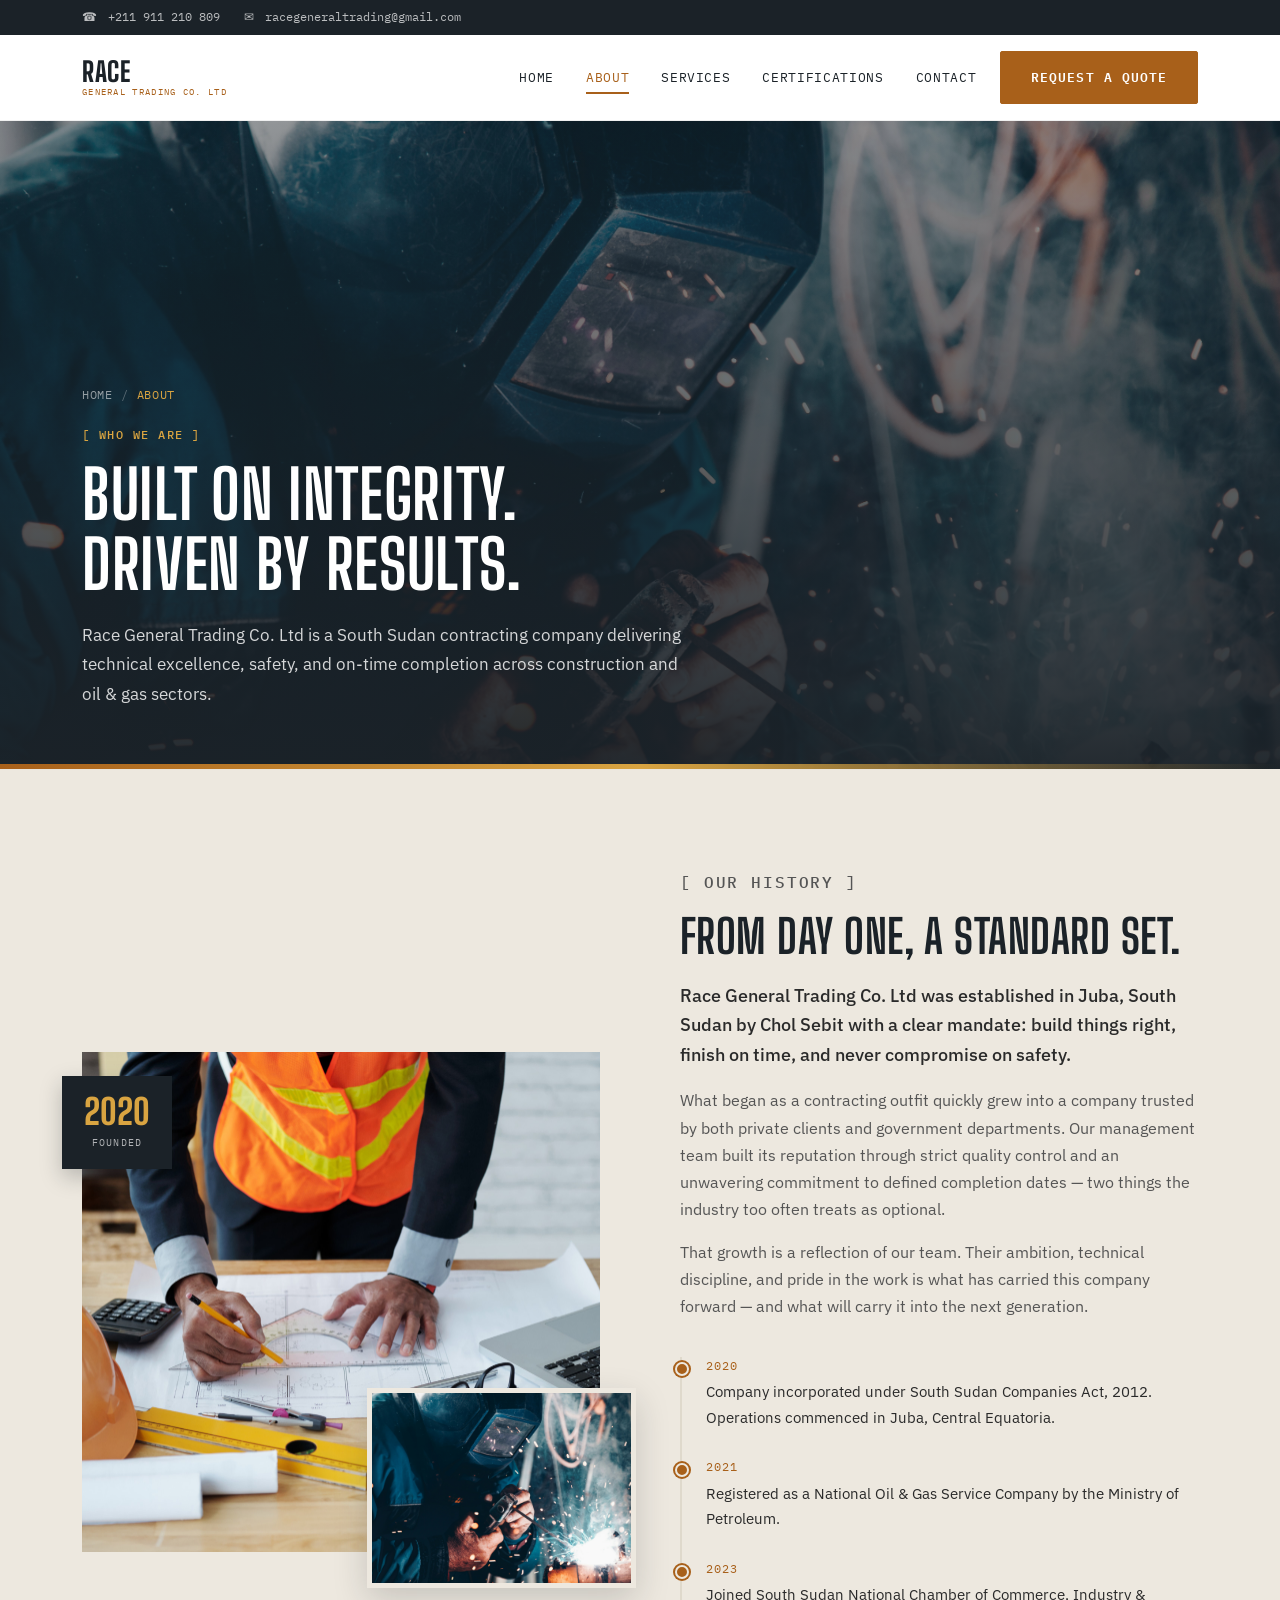
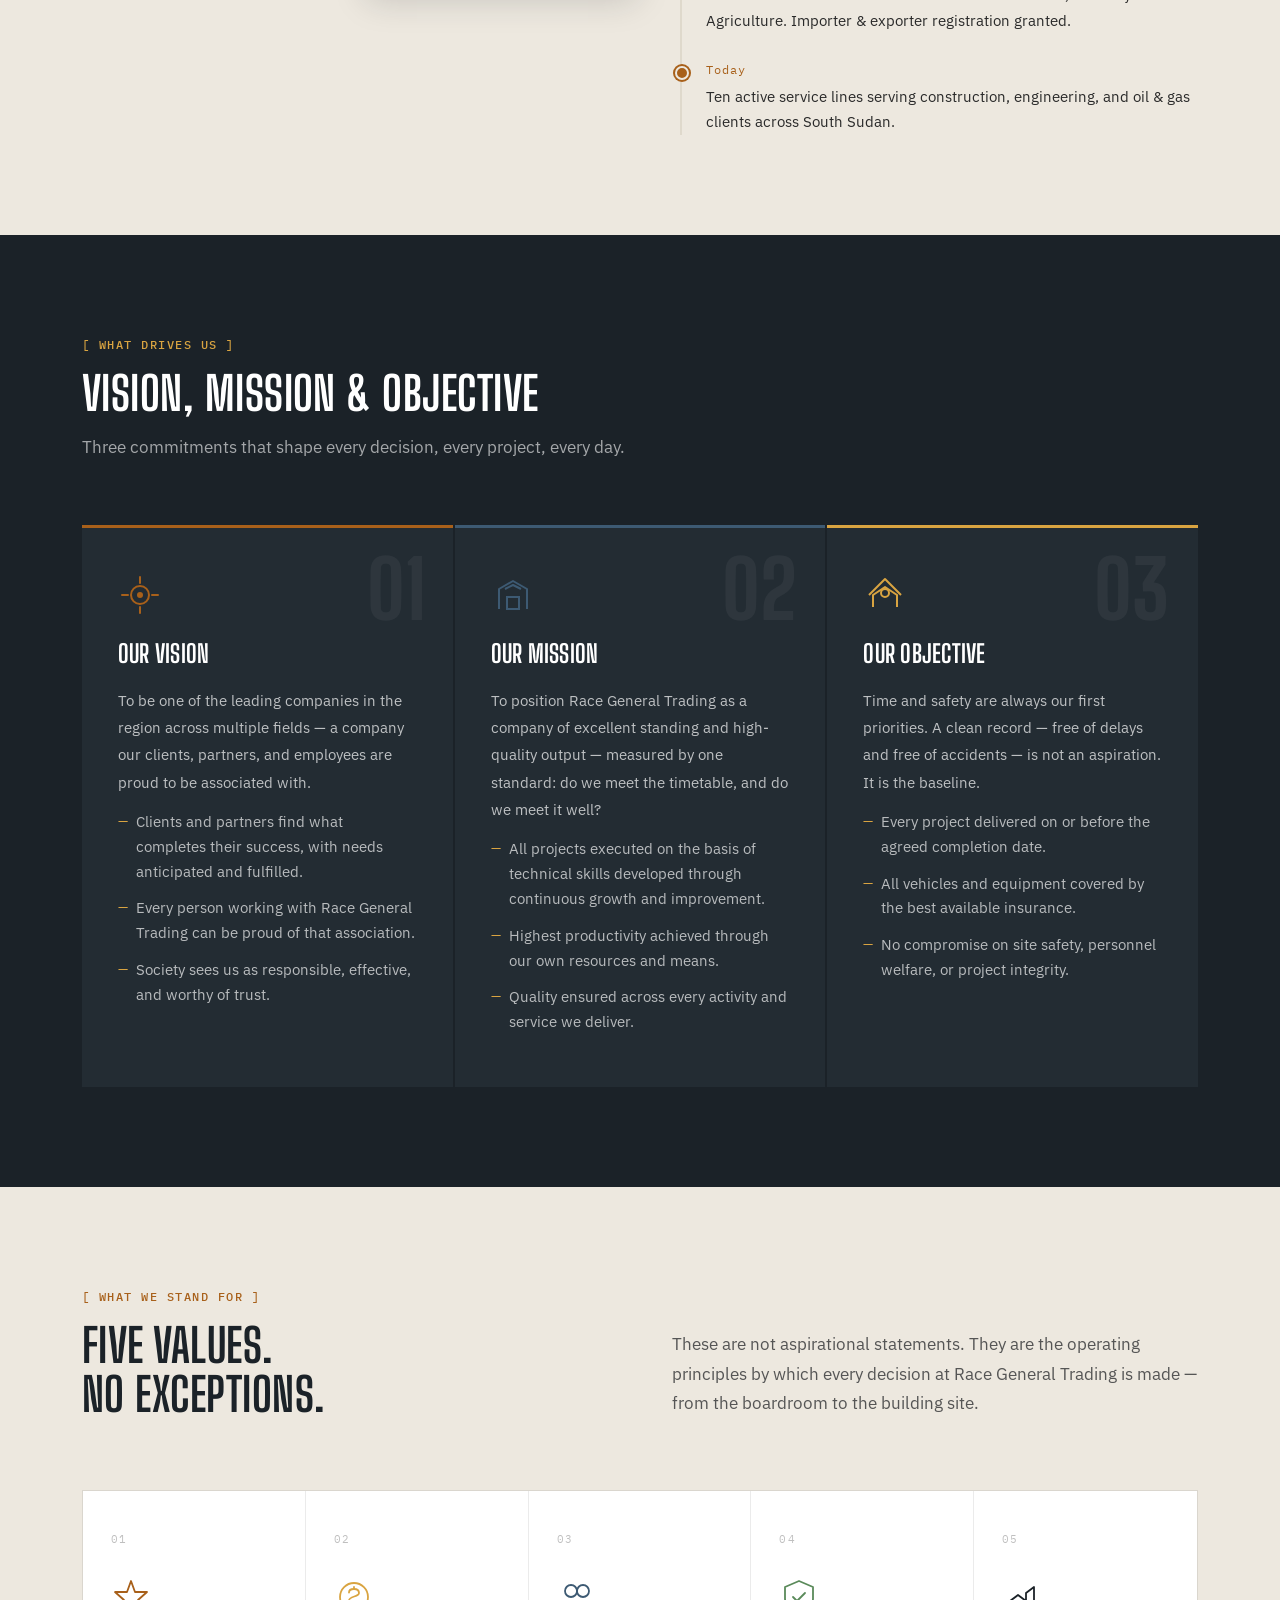
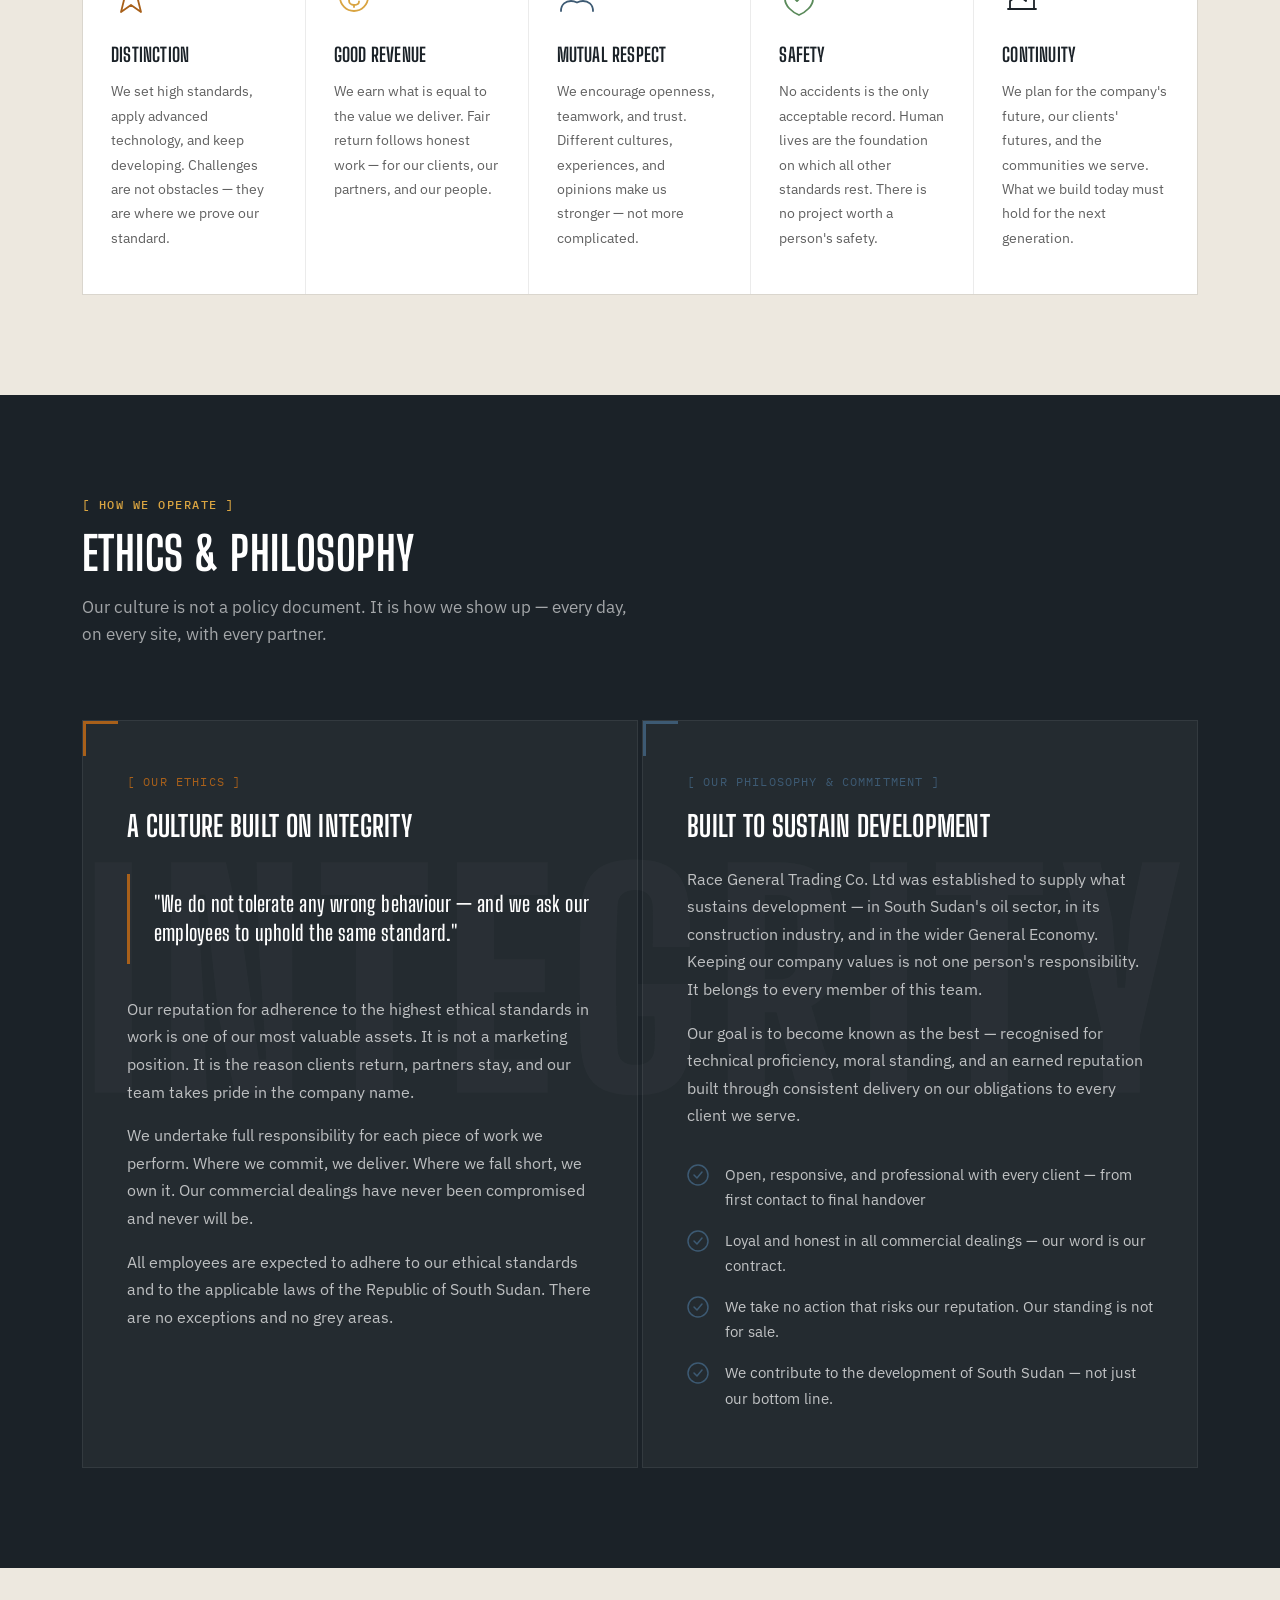
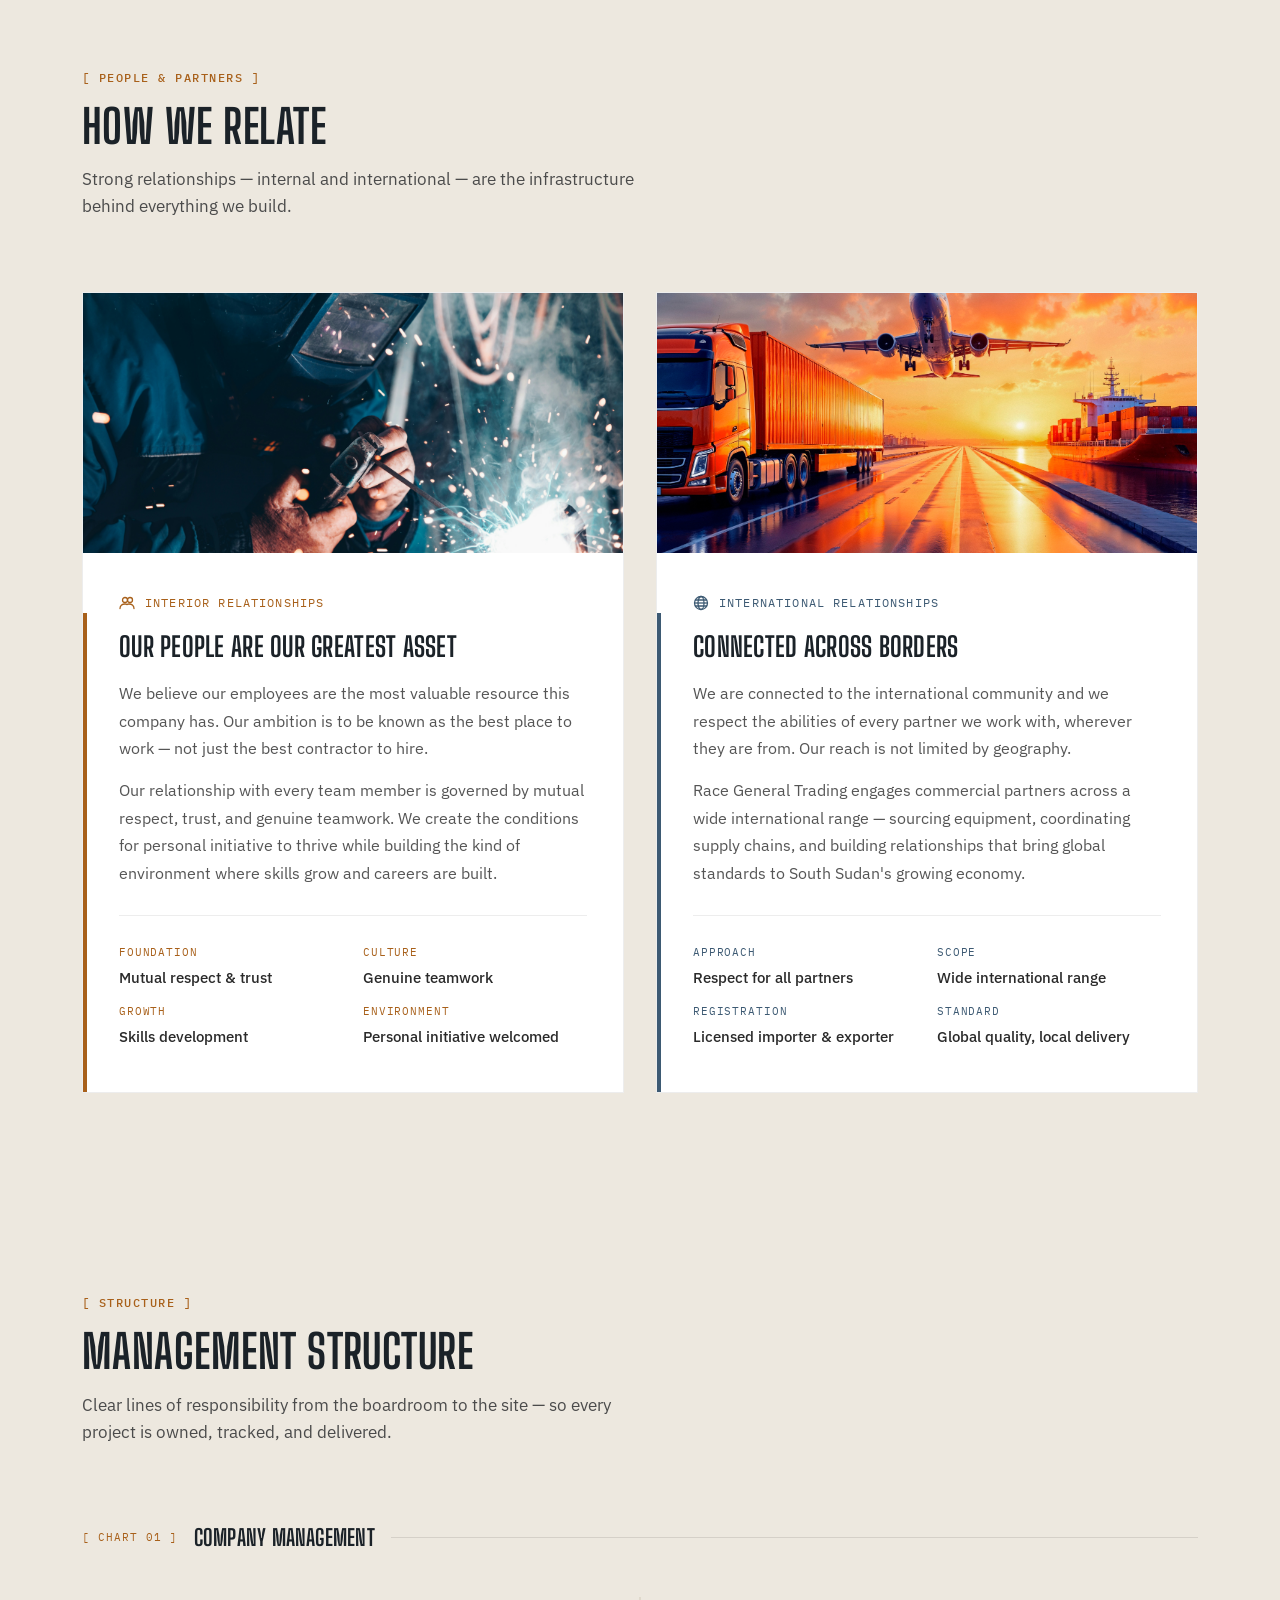
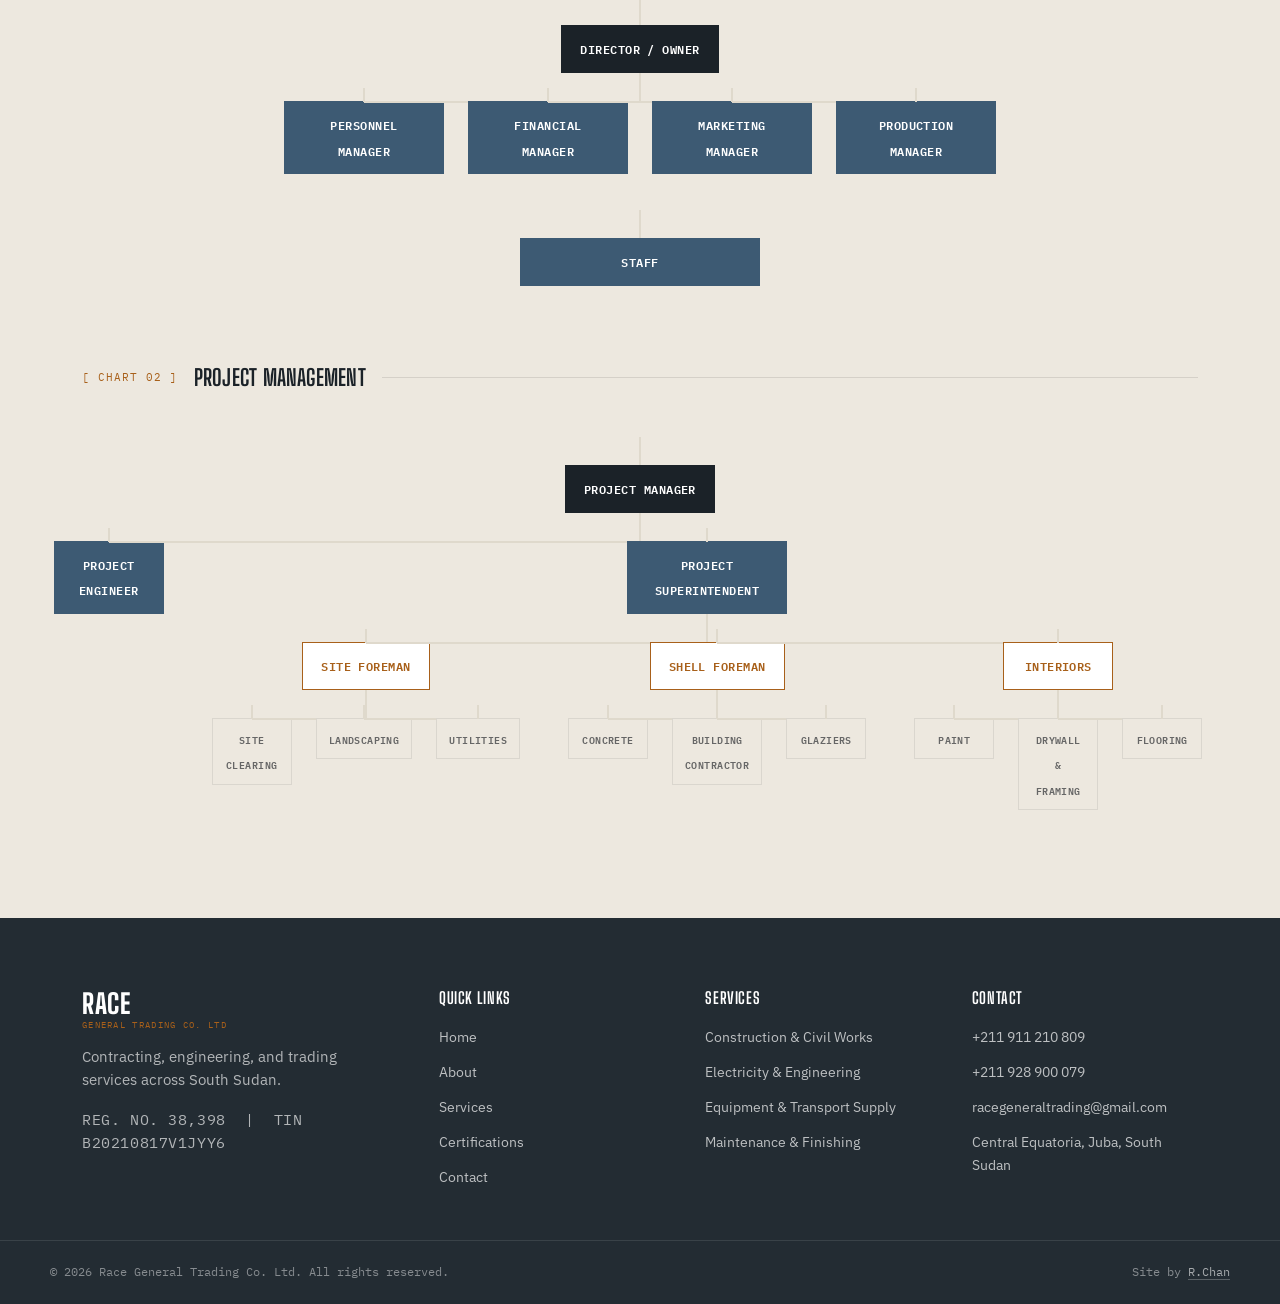
==== about.html @ d4bbef22 "Add files via upload" ====
<!DOCTYPE html>
<html lang = "en">
	<head>
		<title> Race General Trading </title>

		<meta charset = "UTF-8" />
		<meta name = "author" content = "Rebecca Chan" /> <!--date of creation; Sun, June 21, 2026-->
		<meta name = "viewport" content = "width=device-width,initial-scale=1,shrink-to-fit=no" />
		<meta name = "description" content = "Race General Trading Co. Ltd" />

		<!--browser icon-->
		<link 	rel = "icon"
      			href = 'data:image/svg+xml,<svg xmlns="http://www.w3.org/2000/svg" viewBox="0 0 100 100"><text y=".9em" font-size="90">🚢</text></svg>' />

		<!--font awesome link-->
        <link rel = "stylesheet" href = "https://cdnjs.cloudflare.com/ajax/libs/font-awesome/6.7.2/css/all.min.css" />

        <!--custom css-->
		<link rel = "stylesheet" href = "css/style.css" />

		<!--google css-->
        <link rel = "preconnect" href = "https://fonts.googleapis.com" />
        <link rel = "preconnect" href = "https://fonts.gstatic.com" crossorigin />
        <link href = "https://fonts.googleapis.com/css2?family=Big+Shoulders+Display:wght@600;700;800&family=IBM+Plex+Sans:wght@400;500;600;700&family=IBM+Plex+Mono:wght@400;500;600&display=swap" rel = "stylesheet" />
	</head>

	<body>

		<!--top bar-->
		<div class = "topbar">
			<div class = "topbar-inner">
				<div class = "topbar-contact">
					<a href = "tel:+211911210809"> <span class = "ic">&#9742;</span> +211 911 210 809 </a>
					<a href = "mailto:racegeneraltrading@gmail.com"> <span class = "ic">&#9993;</span> racegeneraltrading@gmail.com </a>
				</div>
			</div>
		</div>
		<!--top bar end-->

		<!--header / nav-->
		<header class = "site-header" id = "siteHeader">
			<div class = "header-inner">
				<a href = "index.html" class = "logo">
					<span class = "logo-mark"> RACE </span>
					<span class = "logo-sub"> GENERAL TRADING CO. LTD </span>
				</a>

				<nav class = "main-nav" id = "mainNav">
					<a href = "index.html"> Home </a>
					<a href = "about.html" class = "active"> About </a>
					<a href = "services.html"> Services </a>
					<a href = "certifications.html"> Certifications </a>
					<a href = "contact.html"> Contact </a>
				</nav>

				<a href = "contact.html" class = "btn btn-primary nav-cta"> Request a Quote </a>

				<button class = "nav-toggle" id = "navToggle" aria-label = "Toggle navigation" aria-expanded = "false">
					<span></span><span></span><span></span>
				</button>
			</div>
		</header>
		<!--header / nav end-->

		<main>

			<!--about hero-->
			<section class = "about-hero">
				<div class = "about-hero-media">
			  		<img src = "images/services/engineering.jpg" alt = "Race General Trading engineering team on site" />
			  		<div class = "about-hero-overlay"></div>
				</div>

				<div class = "about-hero-content">
			  		<nav class = "breadcrumb" aria-label = "Breadcrumb">
			    		<a href = "index.html"> Home </a>
			    		<span class = "breadcrumb-sep"> / </span>
			    		<span class = "breadcrumb-current"> About </span>
			  		</nav>

			  		<p class = "eyebrow eyebrow-light"> [ WHO WE ARE ] </p>
			  		<h1> Built On Integrity. <br> Driven By Results. </h1>
			  		<p class = "about-hero-sub">
			  			Race General Trading Co. Ltd is a South Sudan contracting company delivering technical excellence, safety, and on-time completion across construction and oil &amp; gas sectors.
			  		</p>
				</div>

				<div class = "about-hero-rule"></div>
			</section>
			<!--about hero end-->

			<!--our story-->
			<section class = "about-story">
    			<div class = "section-inner">
      				<div class = "story-grid">

      					<!--image stack-->
						<div class = "story-img-wrap">
							<img class = "story-img-main" src = "images/services/construction.jpg" alt = "Race General Trading construction project in progress" />
							<img class = "story-img-accent" src = "images/services/engineering.jpg" alt = "Engineering team reviewing plans on site" />

							<div class = "story-founded-badge">
								<span class = "badge-year"> 2020 </span>
								<span class = "badge-label"> Founded </span>
							</div>
						</div>

						<!--copy-->
				        <div class = "story-copy">
				          	<p class = "eyebrow"> [ OUR HISTORY ] </p>
				          	<h2 class = "section-title"> From Day One, A Standard Set. </h2>
				          	<p class = "lead">
				          		Race General Trading Co. Ltd was established in Juba, South Sudan by Chol Sebit with a clear mandate: build things right, finish on time, and never compromise on safety.
				          	</p>
				          	<p>
				          		What began as a contracting outfit quickly grew into a company trusted by both private clients and government departments. Our management team built its reputation through strict quality control and an unwavering commitment to defined completion dates &mdash; two things the industry too often treats as optional.
				          	</p>
				          	<p>
				          		That growth is a reflection of our team. Their ambition, technical discipline, and pride in the work is what has carried this company forward &mdash; and what will carry it into the next generation.
				          	</p>

				          	<div class = "story-milestones">
				            	<div class = "milestone">
				              		<span class = "milestone-year"> 2020 </span>
				              		<span class = "milestone-text">
				              			Company incorporated under South Sudan Companies Act, 2012. Operations commenced in Juba, Central Equatoria.
				              		</span>
				            	</div>

				            	<div class = "milestone">
				              		<span class = "milestone-year"> 2021 </span>
				              		<span class = "milestone-text">
				              			Registered as a National Oil &amp; Gas Service Company by the Ministry of Petroleum.
				              		</span>
				            	</div>

				            	<div class = "milestone">
				              		<span class = "milestone-year"> 2023 </span>
				              		<span class = "milestone-text">
				              			Joined South Sudan National Chamber of Commerce, Industry &amp; Agriculture. Importer &amp; exporter registration granted.
				              		</span>
				            	</div>

				            	<div class = "milestone">
				              		<span class = "milestone-year"> Today </span>
				              		<span class = "milestone-text"> 
				              			Ten active service lines serving construction, engineering, and oil &amp; gas clients across South Sudan.
				              		</span>
				            	</div>
				          	</div>
				        </div>

      				</div>
      			</div>
      		</section>
			<!--our story end-->

			<!--vision, mission and objective-->
			<section class = "about-vmo">
    			<div class = "section-inner">

    				<div class = "vmo-header">
				        <p class = "eyebrow eyebrow-light"> [ WHAT DRIVES US ] </p>
				        <h2 class = "section-title"> Vision, Mission &amp; Objective </h2>
				        <p class = "section-sub"> Three commitments that shape every decision, every project, every day. </p>
				    </div>

				    <div class = "vmo-grid">

				    	<!--vision-->
				        <div class = "vmo-card vmo-card--vision">
				          	<span class = "vmo-index"> 01 </span>
				          	<div class = "vmo-icon">
				            	<svg viewBox = "0 0 44 44" fill = "none" xmlns = "http://www.w3.org/2000/svg">
				              		<circle cx = "22" cy = "22" r = "9" stroke = "#A8601A" stroke-width = "2" />
				              		<circle cx = "22" cy = "22" r = "3" fill = "#A8601A" />
				              		<line x1 = "22" y1 ="4" x2 = "22" y2 = "10" stroke = "#A8601A" stroke-width = "2" stroke-linecap = "round" />
				              		<line x1 = "22" y1 ="34" x2 = "22" y2 = "40" stroke = "#A8601A" stroke-width = "2" stroke-linecap="round" />
				              		<line x1 = "4" y1 = "22" x2 = "10" y2 = "22" stroke = "#A8601A" stroke-width = "2" stroke-linecap="round" />
				              		<line x1 = "34" y1 = "22" x2 = "40" y2 = "22" stroke = "#A8601A" stroke-width = "2" stroke-linecap="round" />
				            	</svg>
				          	</div>
				          	<h3> Our Vision </h3>
				          	<p>
				          		To be one of the leading companies in the region across multiple fields &mdash; a company our clients, partners, and employees are proud to be associated with.
				          	</p>
				          	<ul class = "vmo-list">
				            	<li> Clients and partners find what completes their success, with needs anticipated and fulfilled. </li>
				            	<li> Every person working with Race General Trading can be proud of that association. </li>
				            	<li> Society sees us as responsible, effective, and worthy of trust. </li>
				          	</ul>
				        </div>

				        <!--mission-->
				        <div class = "vmo-card vmo-card--mission">
				          	<span class = "vmo-index"> 02 </span>
				          	<div class = "vmo-icon">
				            	<svg viewBox = "0 0 44 44" fill = "none" xmlns = "http://www.w3.org/2000/svg">
				              		<path d = "M8 36 L8 16 L22 8 L36 16 L36 36" stroke = "#3D5A73" stroke-width = "2" stroke-linejoin = "round" />
				              		<rect x = "16" y = "24" width = "12" height = "12" stroke = "#3D5A73" stroke-width = "2" />
				              		<path d = "M14 16 L22 12 L30 16" stroke = "#3D5A73" stroke-width = "2" stroke-linejoin = "round" />
				            	</svg>
				          	</div>
				          	<h3> Our Mission </h3>
				          	<p>
				          		To position Race General Trading as a company of excellent standing and high-quality output &mdash; measured by one standard: do we meet the timetable, and do we meet it well?
				          	</p>
				          	<ul class = "vmo-list">
				            	<li>
				            		All projects executed on the basis of technical skills developed through continuous growth and improvement.
				            	</li>
				            	<li> Highest productivity achieved through our own resources and means. </li>
				            	<li> Quality ensured across every activity and service we deliver. </li>
				          	</ul>
				        </div>

				        <!--objective-->
				        <div class = "vmo-card vmo-card--objective">
				          	<span class = "vmo-index"> 03 </span>
				          	<div class = "vmo-icon">
				            	<svg viewBox = "0 0 44 44" fill = "none" xmlns = "http://www.w3.org/2000/svg">
				              		<path d = "M10 34 L10 22 L22 14 L34 22 L34 34" stroke = "#D9A441" stroke-width = "2" stroke-linejoin = "round" />
				              		<circle cx = "22" cy = "20" r = "4" stroke = "#D9A441" stroke-width = "2" />
				              		<path d = "M6 22 L22 6 L38 22" stroke = "#D9A441" stroke-width = "2" stroke-linejoin = "round" />
				            	</svg>
				          	</div>
				          	<h3> Our Objective </h3>
				          	<p>
				          		Time and safety are always our first priorities. A clean record &mdash; free of delays and free of accidents &mdash; is not an aspiration. It is the baseline.
				          	</p>
				          	<ul class = "vmo-list">
				            	<li> Every project delivered on or before the agreed completion date. </li>
				            	<li> All vehicles and equipment covered by the best available insurance. </li>
				            	<li> No compromise on site safety, personnel welfare, or project integrity. </li>
				          	</ul>
				        </div>

				    </div>

    			</div>
    		</section>
			<!--vision, mission and objective end-->

			<!--our values-->
			<section class = "about-values">
    			<div class = "section-inner">

    				<div class = "values-intro">
				        <div class = "values-intro-left">
				          	<p class = "eyebrow"> [ WHAT WE STAND FOR ] </p>
				          	<h2 class = "section-title"> Five Values. <br> No Exceptions. </h2>
				        </div>

				        <div class = "values-intro-right">
				          	<p>
				          		These are not aspirational statements. They are the operating principles by which every decision at Race General Trading is made &mdash; from the boardroom to the building site.
				          	</p>
				        </div>
				    </div>

				    <div class = "values-cards">

				    	<div class = "value-card value-card--distinction">
				          	<span class = "value-number"> 01 </span>
				          	<svg class = "value-icon" viewBox = "0 0 40 40" fill = "none" xmlns = "http://www.w3.org/2000/svg">
				            	<polygon points = "20,4 24,15 36,15 27,23 30,35 20,28 10,35 13,23 4,15 16,15" stroke = "#A8601A" stroke-width = "1.8" fill = "none" stroke-linejoin = "round" />
				          	</svg>
				          	<h3> Distinction </h3>
				          	<p>
				          		We set high standards, apply advanced technology, and keep developing. Challenges are not obstacles &mdash; they are where we prove our standard.
				          	</p>
				        </div>

				        <div class = "value-card value-card--revenue">
				          	<span class = "value-number"> 02 </span>
				          	<svg class = "value-icon" viewBox = "0 0 40 40" fill = "none" xmlns = "http://www.w3.org/2000/svg">
				            	<circle cx = "20" cy = "20" r = "14" stroke = "#D9A441" stroke-width = "1.8" />
				            	<path d = "M20 10 L20 12 M20 28 L20 30" stroke = "#D9A441" stroke-width = "1.8" stroke-linecap = "round" />
				            	<path d = "M15 15.5 C15 13.5 17 12 20 12 C23 12 25 13.5 25 16 C25 20 15 19 15 23.5 C15 26 17 28 20 28 C23 28 25 26.5 25 24.5" stroke = "#D9A441" stroke-width = "1.8" stroke-linecap = "round" />
				          	</svg>
				          	<h3> Good Revenue </h3>
				          	<p>
				          		We earn what is equal to the value we deliver. Fair return follows honest work &mdash; for our clients, our partners, and our people.
				          	</p>
				        </div>

				        <div class = "value-card value-card--respect">
				          	<span class = "value-number"> 03 </span>
				          	<svg class = "value-icon" viewBox = "0 0 40 40" fill = "none" xmlns = "http://www.w3.org/2000/svg">
				            	<circle cx = "14" cy = "14" r = "6" stroke = "#3D5A73" stroke-width = "1.8" />
				            	<circle cx = "26" cy = "14" r = "6" stroke = "#3D5A73" stroke-width = "1.8" />
				            	<path d = "M4 34 C4 27 9 24 14 24 C17 24 20 25.5 20 25.5 C20 25.5 23 24 26 24 C31 24 36 27 36 34" stroke = "#3D5A73" stroke-width = "1.8" stroke-linecap = "round" />
				          	</svg>
				          	<h3> Mutual Respect </h3>
				          	<p>
				          		We encourage openness, teamwork, and trust. Different cultures, experiences, and opinions make us stronger &mdash; not more complicated.
				          	</p>
				        </div>

				        <div class = "value-card value-card--safety">
				          	<span class = "value-number"> 04 </span>
				          	<svg class = "value-icon" viewBox = "0 0 40 40" fill = "none" xmlns = "http://www.w3.org/2000/svg">
				            	<path d = "M20 4 L34 10 L34 22 C34 29 27 35 20 38 C13 35 6 29 6 22 L6 10 Z" stroke = "#5A8A5A" stroke-width = "1.8" stroke-linejoin = "round" />
				            	<path d = "M14 20 L18 24 L26 16" stroke = "#5A8A5A" stroke-width = "1.8" stroke-linecap = "round" stroke-linejoin="round" />
				          	</svg>
				          	<h3> Safety </h3>
				          	<p>
				          		No accidents is the only acceptable record. Human lives are the foundation on which all other standards rest. There is no project worth a person's safety.
				          	</p>
				        </div>

				        <div class = "value-card value-card--continuity">
				          	<span class = "value-number"> 05 </span>
				          	<svg class = "value-icon" viewBox = "0 0 40 40" fill = "none" xmlns = "http://www.w3.org/2000/svg">
				            	<path d = "M8 32 L8 24 L16 18 L24 24 L24 16 L32 10 L32 32" stroke = "#1B2228" stroke-width = "1.8" stroke-linejoin = "round" />
				            	<line x1 = "6" y1 = "32" x2 = "34" y2 = "32" stroke = "#1B2228" stroke-width = "1.8" stroke-linecap = "round" />
				          	</svg>
				          	<h3> Continuity </h3>
				          	<p>
				          		We plan for the company's future, our clients' futures, and the communities we serve. What we build today must hold for the next generation.
				          	</p>
				        </div>

				    </div>

    			</div>
    		</section>
			<!--our values end-->

			<!--ethics and philosophy-->
			<section class = "about-ethics">
    			<div class = "section-inner">

    				<div class = "ethics-header">
				        <p class = "eyebrow eyebrow-light"> [ HOW WE OPERATE ] </p>
				        <h2 class = "section-title"> Ethics &amp; Philosophy </h2>
				        <p class = "section-sub">
				        	Our culture is not a policy document. It is how we show up &mdash; every day, on every site, with every partner.
				        </p>
				    </div>

				    <div class = "ethics-grid">

				    	<!--ethics panel-->
				        <div class = "ethics-panel ethics-panel--ethics">
				          	<span class = "ethics-panel-eyebrow"> [ Our Ethics ] </span>
				          	<h3> A Culture Built on Integrity </h3>

				          	<div class = "ethics-quote">
				            	<p>
				            		"We do not tolerate any wrong behaviour &mdash; and we ask our employees to uphold the same standard."
				            	</p>
				          	</div>

				          	<p>
				          		Our reputation for adherence to the highest ethical standards in work is one of our most valuable assets. It is not a marketing position. It is the reason clients return, partners stay, and our team takes pride in the company name.
				          	</p>
				          	<p>
				          		We undertake full responsibility for each piece of work we perform. Where we commit, we deliver. Where we fall short, we own it. Our commercial dealings have never been compromised and never will be.
				          	</p>
				          	<p>
				          		All employees are expected to adhere to our ethical standards and to the applicable laws of the Republic of South Sudan. There are no exceptions and no grey areas.
				          	</p>
				        </div>
				        <!--ethics panel end-->

				        <!--philosophy panel-->
				        <div class = "ethics-panel ethics-panel--philosophy">
				          	<span class = "ethics-panel-eyebrow"> [ Our Philosophy &amp; Commitment ] </span>
				          	<h3> Built to Sustain Development </h3>

				          	<p>
				          		Race General Trading Co. Ltd was established to supply what sustains development &mdash; in South Sudan's oil sector, in its construction industry, and in the wider General Economy. Keeping our company values is not one person's responsibility. It belongs to every member of this team.
				          	</p>

				          	<p>
				          		Our goal is to become known as the best &mdash; recognised for technical proficiency, moral standing, and an earned reputation built through consistent delivery on our obligations to every client we serve.
				          	</p>

				          	<div class = "commitment-list">

					            <div class = "commitment-item">
					              	<svg class = "commitment-check" viewBox = "0 0 22 22" fill = "none" xmlns = "http://www.w3.org/2000/svg">
					              		<circle cx = "11" cy = "11" r = "10" stroke = "#3D5A73" stroke-width = "1.5" />
					                	<path d = "M7 11 L10 14 L15 8" stroke = "#3D5A73" stroke-width = "1.5" stroke-linecap = "round" stroke-linejoin = "round" />
					              	</svg>
					              	<span class = "commitment-text">
					              		Open, responsive, and professional with every client &mdash; from first contact to final handover
					              	</span>
					            </div>

					            <div class = "commitment-item">
					              	<svg class = "commitment-check" viewBox = "0 0 22 22" fill = "none" xmlns = "http://www.w3.org/2000/svg">
					                	<circle cx = "11" cy = "11" r = "10" stroke = "#3D5A73" stroke-width = "1.5" />
					                	<path d = "M7 11 L10 14 L15 8" stroke = "#3D5A73" stroke-width = "1.5" stroke-linecap = "round" stroke-linejoin = "round" />
					              	</svg>
					              	<span class = "commitment-text">
					              		Loyal and honest in all commercial dealings &mdash; our word is our contract.
					              	</span>
					            </div>

					            <div class = "commitment-item">
					              	<svg class = "commitment-check" viewBox = "0 0 22 22" fill = "none" xmlns = "http://www.w3.org/2000/svg">
					                	<circle cx = "11" cy = "11" r = "10" stroke = "#3D5A73" stroke-width = "1.5" />
					                	<path d = "M7 11 L10 14 L15 8" stroke = "#3D5A73" stroke-width = "1.5" stroke-linecap = "round" stroke-linejoin = "round" />
					              	</svg>
					              	<span class = "commitment-text">
					              		We take no action that risks our reputation. Our standing is not for sale.
					              	</span>
					            </div>

					            <div class = "commitment-item">
					              	<svg class = "commitment-check" viewBox = "0 0 22 22" fill = "none" xmlns = "http://www.w3.org/2000/svg">
					                	<circle cx = "11" cy = "11" r = "10" stroke = "#3D5A73" stroke-width = "1.5" />
					                	<path d = "M7 11 L10 14 L15 8" stroke = "#3D5A73" stroke-width = "1.5" stroke-linecap = "round" stroke-linejoin = "round" />
					              	</svg>
					              	<span class = "commitment-text">
					              		We contribute to the development of South Sudan &mdash; not just our bottom line.
					              	</span>
					            </div>
				          	</div>
				        </div>
				        <!--philosophy panel end-->

				    </div>

    			</div>
    		</section>
			<!--ethics and philosophy end-->

			<!--relationships-->
			<section class = "about-relationships">
    			<div class = "section-inner">

    				<div class = "relationships-header">
				        <p class = "eyebrow"> [ PEOPLE &amp; PARTNERS ] </p>
				        <h2 class = "section-title"> How We Relate </h2>
				        <p class = "section-sub">
				        	Strong relationships &mdash; internal and international &mdash; are the infrastructure behind everything we build.
				        </p>
				    </div>

				    <!--relationships grid-->
				    <div class = "relationships-grid">

				    	<div class = "rel-card rel-card--interior">
				          	<img class = "rel-card-img" src = "images/services/engineering.jpg" alt = "Race General Trading team on site" />
				          	<div class = "rel-card-body">
				            	<div class = "rel-type-tag">
				              		<svg width = "16" height = "16" viewBox = "0 0 16 16" fill = "none" xmlns = "http://www.w3.org/2000/svg">
				                		<circle cx = "6" cy = "5" r = "2.5" stroke = "#A8601A" stroke-width = "1.3" />
				                		<circle cx = "11" cy = "5" r = "2.5" stroke = "#A8601A" stroke-width = "1.3" />
				                		<path d = "M1 13.5 C1 10.5 3.5 9 6 9 C7.2 9 8 9.6 8 9.6 C8 9.6 8.8 9 10 9 C12.5 9 15 10.5 15 13.5" stroke = "#A8601A" stroke-width = "1.3" stroke-linecap = "round" />
				              		</svg>
				              		Interior Relationships
				            	</div>
				            	<h3> Our People Are Our Greatest Asset </h3>
				            	<p>
				            		We believe our employees are the most valuable resource this company has. Our ambition is to be known as the best place to work &mdash; not just the best contractor to hire.
				            	</p>
				            	<p>
				            		Our relationship with every team member is governed by mutual respect, trust, and genuine teamwork. We create the conditions for personal initiative to thrive while building the kind of environment where skills grow and careers are built.
				            	</p>

				            	<div class = "rel-pillars">
				              		<div class = "rel-pillar">
				                		<span class = "rel-pillar-label"> Foundation </span>
				                		<span class = "rel-pillar-value"> Mutual respect &amp; trust </span>
				              		</div>

				              		<div class = "rel-pillar">
				                		<span class = "rel-pillar-label"> Culture </span>
				                		<span class = "rel-pillar-value"> Genuine teamwork </span>
				              		</div>

				              		<div class = "rel-pillar">
				                		<span class = "rel-pillar-label"> Growth </span>
				                		<span class = "rel-pillar-value"> Skills development </span>
				              		</div>

				              		<div class = "rel-pillar">
				                		<span class = "rel-pillar-label"> Environment </span>
				                		<span class = "rel-pillar-value"> Personal initiative welcomed </span>
				              		</div>
				            	</div>
				          	</div>
				        </div>

				        <div class = "rel-card rel-card--international">
				          	<img class = "rel-card-img" src = "images/services/transportation.jpg" alt = "Race General Trading transport fleet" />
				          	<div class = "rel-card-body">
				            	<div class = "rel-type-tag">
				              		<svg width = "16" height = "16" viewBox = "0 0 16 16" fill = "none" xmlns = "http://www.w3.org/2000/svg">
				                		<circle cx = "8" cy = "8" r = "6.5" stroke = "#3D5A73" stroke-width = "1.3" />
				                		<ellipse cx = "8" cy = "8" rx = "3" ry = "6.5" stroke = "#3D5A73" stroke-width = "1.3" />
				                		<line	x1 = "1.5" 
				                				y1 = "8" 
				                				x2 = "14.5" 
				                				y2 = "8" 
				                				stroke = "#3D5A73" 
				                				stroke-width = "1.3" />
				                		<line	x1 = "2.5" 
				                				y1 = "5" 
				                				x2 = "13.5" 
				                				y2 = "5" 
				                				stroke = "#3D5A73" 
				                				stroke-width = "1.3" 
				                				stroke-linecap = "round" />

				                		<line	x1 = "2.5" 
				                				y1 = "11" 
				                				x2 = "13.5" 
				                				y2 = "11" 
				                				stroke = "#3D5A73" 
				                				stroke-width = "1.3" 
				                				stroke-linecap = "round" />
				              		</svg>
				              		International Relationships
				            	</div>
				            	<h3> Connected Across Borders </h3>
				            	<p>
				            		We are connected to the international community and we respect the abilities of every partner we work with, wherever they are from. Our reach is not limited by geography.
				            	</p>
				            	<p>
				            		Race General Trading engages commercial partners across a wide international range &mdash; sourcing equipment, coordinating supply chains, and building relationships that bring global standards to South Sudan's growing economy.
				            	</p>

				            	<div class = "rel-pillars">
				              		<div class = "rel-pillar">
				                		<span class = "rel-pillar-label"> Approach </span>
				                		<span class = "rel-pillar-value"> Respect for all partners </span>
				              		</div>

				              		<div class = "rel-pillar">
				                		<span class = "rel-pillar-label"> Scope </span>
				                		<span class = "rel-pillar-value"> Wide international range </span>
				              		</div>

				              		<div class = "rel-pillar">
				                		<span class = "rel-pillar-label"> Registration </span>
				                		<span class = "rel-pillar-value"> Licensed importer &amp; exporter </span>
				              		</div>

				              		<div class = "rel-pillar">
				                		<span class = "rel-pillar-label"> Standard </span>
				                		<span class = "rel-pillar-value"> Global quality, local delivery </span>
				              		</div>
				            	</div>
				          	</div>
				        </div>

				    </div>
				    <!--relationships grid end-->

    			</div>
    		</section>
			<!--relationships end-->

			<!--management structure-->
			<section class = "about-management">
    			<div class = "section-inner">

    				<div class = "management-header">
				        <p class = "eyebrow"> [ STRUCTURE ] </p>
				        <h2 class = "section-title"> Management Structure </h2>
				        <p class = "section-sub">
				        	Clear lines of responsibility from the boardroom to the site &mdash; so every project is owned, tracked, and delivered.
				        </p>
				    </div>

				    <!--company management-->
					<div class = "chart-block">
						<div class = "chart-block-title">
					  		<span class = "chart-block-tag"> [ CHART 01 ] </span>
					  		<h3> Company Management </h3>
					  		<div class = "chart-block-title-line"></div>
						</div>

						<div class = "org-chart">
					  		<ul>
					    		<li>
					      			<div class = "org-node org-node--top">
					        			<span class = "org-node-label"> Director / Owner </span>
					      			</div>

					      			<ul>
					        			<li>
					        				<div class = "org-node org-node--mid">
					        					<span class = "org-node-label"> Personnel Manager </span>
					        				</div>
					        			</li>

					        			<li>
					        				<div class = "org-node org-node--mid">
					        					<span class = "org-node-label"> Financial Manager </span>
					        				</div>
					        			</li>

					        			<li>
					        				<div class = "org-node org-node--mid">
					        					<span class = "org-node-label"> Marketing Manager </span>
					        				</div>
					        			</li>

					        			<li>
					        				<div class = "org-node org-node--mid">
					        					<span class = "org-node-label"> Production Manager </span>
					        				</div>
					        			</li>
					      			</ul>
					    		</li>
					  		</ul>
						</div>

						<div class="staff-row" style="display:flex;justify-content:center;">
					  		<div class="org-node org-node--staff">
					    		<span class="org-node-label">Staff</span>
					  		</div>
						</div>
					</div>
					<!--company management end-->

					<!--project management-->
					<div class = "chart-block">
						<div class = "chart-block-title">
					  		<span class = "chart-block-tag"> [ CHART 02 ] </span>
					  		<h3> Project Management </h3>
					  		<div class = "chart-block-title-line"></div>
						</div>

						<div class = "org-chart">
					  		<ul>
					    		<li>
					      			<div class = "org-node org-node--top">
					        			<span class = "org-node-label"> Project Manager </span>
					      			</div>

					      			<ul>
					        			<li>
					          				<div class = "org-node org-node--mid">
					            				<span class = "org-node-label"> Project Engineer </span>
					          				</div>
					        			</li>

					        			<li>
					          				<div class = "org-node org-node--mid">
					            				<span class = "org-node-label"> Project Superintendent </span>
					          				</div>

					          				<ul>
					            				<li>
					              					<div class = "org-node org-node--accent">
					              						<span class = "org-node-label"> Site Foreman </span>
					              					</div>
					              
					              					<ul>
					                					<li>
					                						<div class = "org-node org-node--leaf">
					                							<span class = "org-node-label"> Site Clearing </span>
					                						</div>
					                					</li>

					                					<li>
					                						<div class = "org-node org-node--leaf">
					                							<span class = "org-node-label"> Landscaping </span>
					                						</div>
					                					</li>

					                					<li>
					                						<div class = "org-node org-node--leaf">
					                							<span class = "org-node-label"> Utilities </span>
					                						</div>
					                					</li>
					              					</ul>
					            				</li>

									            <li>
									              	<div class = "org-node org-node--accent">
									              		<span class = "org-node-label"> Shell Foreman </span>
									              	</div>

									              	<ul>
									                	<li>
									                		<div class = "org-node org-node--leaf">
									                			<span class = "org-node-label"> Concrete </span>
									                		</div>
									                	</li>

									                	<li>
									                		<div class = "org-node org-node--leaf">
									                			<span class = "org-node-label"> Building Contractor </span>
									                		</div>
									                	</li>

									                	<li>
									                		<div class = "org-node org-node--leaf">
									                			<span class = "org-node-label"> Glaziers </span>
									                		</div>
									                	</li>
									              	</ul>
									            </li>

									            <li>
									              	<div class = "org-node org-node--accent">
									              		<span class = "org-node-label"> Interiors </span>
									              	</div>

									              	<ul>
									                	<li>
									                		<div class = "org-node org-node--leaf">
									                			<span class = "org-node-label"> Paint </span>
									                		</div>
									                	</li>

									                	<li>
									                		<div class = "org-node org-node--leaf">
									                			<span class = "org-node-label"> Drywall &amp; Framing </span>
									                		</div>
									                	</li>

									                	<li>
									                		<div class = "org-node org-node--leaf">
									                			<span class = "org-node-label"> Flooring </span>
									                		</div>
									                	</li>
									              	</ul>
									            </li>
					          				</ul>
					        			</li>
					      			</ul>
					    		</li>
					  		</ul>
						</div>
					</div>
					<!--project management end-->

    			</div>
    		</section>
			<!--management structure end-->

		</main>

		<!--footer-->
		<footer class = "site-footer">
  			<div class = "footer-inner">

  				<div class = "footer-col footer-brand">
			      	<div class = "logo footer-logo">
			        	<span class = "logo-mark"> RACE </span>
			        	<span class = "logo-sub"> GENERAL TRADING CO. LTD </span>
			      	</div>
			      	<p> Contracting, engineering, and trading services across South Sudan. </p>
			      	<p class = "footer-reg"> REG. NO. 38,398 &nbsp;|&nbsp; TIN B20210817V1JYY6 </p>
			    </div>

			    <div class = "footer-col">
			      	<h4> Quick Links </h4>
			      	<a href = "index.html"> Home </a>
			      	<a href = "about.html"> About </a>
			      	<a href = "services.html"> Services </a>
			      	<a href = "certifications.html"> Certifications </a>
			      	<a href = "contact.html"> Contact </a>
			    </div>

			    <div class = "footer-col">
			      	<h4> Services </h4>
			      	<a href = "services.html"> Construction &amp; Civil Works </a>
			      	<a href = "services.html"> Electricity &amp; Engineering </a>
			      	<a href = "services.html"> Equipment &amp; Transport Supply </a>
			      	<a href = "services.html"> Maintenance &amp; Finishing </a>
			    </div>

			    <div class = "footer-col">
			      	<h4> Contact </h4>
			      	<a href = "tel:+211911210809"> +211 911 210 809 </a>
			      	<a href = "tel:+211928900079"> +211 928 900 079 </a>
			      	<a href = "mailto:racegeneraltrading@gmail.com"> racegeneraltrading@gmail.com </a>
			      	<span class = "footer-address"> Central Equatoria, Juba, South Sudan </span>
			    </div>

  			</div>

  			<!--footer bottom-->
  			<div class = "footer-bottom">
  				<div class = "footer-bottom-inner">
			    	<p> &copy; 2026 Race General Trading Co. Ltd. All rights reserved. </p>
			    	<p class = "footer-credit"> Site by <a href = "#" target = "_blank" rel = "noopener"> R.Chan </a> </p>
			    </div>
			</div>

  		</footer>
  		<!--footer end-->

  		<!--back to top-->
		<button id = "backToTop" class = "back-to-top" aria-label = "Back to top"> &uarr; </button>

  		<!--javascript-->
  		<script src = "js/script.js"></script>
  		<!--javascript end-->

	</body>
</html>
---- css/style.css ----
/*

Theme: Race General Trading Co. LTD;
Author: Rebecca Chan;
Date of Creation: Sun, June 21, 2026;

*/


/* all pages */

:root 
{
    --gunmetal: #1B2228;
    --gunmetal-soft: #232C33;
    --concrete: #EDE8DF;
    --concrete-deep: #DFD9CC;
    --oxide: #A8601A;
    --oxide-dark: #844A14;
    --steel: #3D5A73;
    --amber: #D9A441;
    --ink: #2A2A2A;
    --white: #FFFFFF;

    --font-display: "Big Shoulders Display", sans-serif;
    --font-body: "IBM Plex Sans", sans-serif;
    --font-mono: "IBM Plex Mono", monospace;

    --max-width: 1180px;
}

* 
{ 
    margin: 0; 
    padding: 0; 
    box-sizing: border-box; 
}

html 
{ 
    scroll-behavior: smooth; 
}

body 
{
    font-family: var(--font-body);
    color: var(--ink);
    background: var(--concrete);
    line-height: 1.6;
    -webkit-font-smoothing: antialiased;
}

img 
{ 
    max-width: 100%; 
    display: block; 
}

a 
{ 
    text-decoration: none; 
    color: inherit; 
}

ul 
{ 
    list-style: none; 
}

h1, h2, h3, h4 
{
    font-family: var(--font-display);
    font-weight: 700;
    text-transform: uppercase;
    letter-spacing: 0.01em;
    color: var(--gunmetal);
    line-height: 1.05;
}

.section-inner 
{
    max-width: var(--max-width);
    margin: 0 auto;
    padding: 0 32px;
}

.eyebrow 
{
    font-family: var(--font-mono);
    font-size: 0.78rem;
    letter-spacing: 0.12em;
    color: var(--oxide);
    margin-bottom: 14px;
    font-weight: 500;
}

.eyebrow-light 
{ 
    color: var(--amber); 
  }

.section-title 
{
    font-size: clamp(2rem, 4vw, 2.9rem);
    margin-bottom: 16px;
}

.section-sub 
{
    font-size: 1.05rem;
    color: #4B4B4B;
    max-width: 560px;
    margin-bottom: 48px;
}

/* buttons */
.btn 
{
    display: inline-block;
    font-family: var(--font-mono);
    font-size: 0.82rem;
    letter-spacing: 0.08em;
    text-transform: uppercase;
    font-weight: 600;
    padding: 15px 30px;
    border-radius: 2px;
    border: 1.5px solid transparent;
    transition: all 0.2s ease;
    cursor: pointer;
}

.btn-primary 
{
    background: var(--oxide);
    color: var(--white);
    border-color: var(--oxide);
}

.btn-primary:hover 
{ 
    background: var(--oxide-dark); 
    border-color: var(--oxide-dark); 
}

.btn-outline-light 
{
    background: transparent;
    color: var(--white);
    border-color: rgba(255,255,255,0.55);
}

.btn-outline-light:hover 
{   
    background: rgba(255,255,255,0.12); 
    border-color: var(--white); 
}

/* all pages end */

/* top bar */

.topbar 
{
    background: var(--gunmetal);
    color: rgba(255,255,255,0.7);
    font-family: var(--font-mono);
    font-size: 0.74rem;
}

.topbar-inner 
{
    max-width: var(--max-width);
    margin: 0 auto;
    padding: 8px 32px;
    display: flex;
    justify-content: space-between;
    align-items: center;
}

.topbar-contact 
{ 
    display: flex; 
    gap: 24px; 
}

.topbar-contact a:hover 
{ 
    color: var(--amber); 
}

.ic 
{ 
    margin-right: 4px; 
}

.topbar-loc 
{ 
    letter-spacing: 0.08em; 
    text-transform: uppercase; 
}

/* top bar end */

/* header / nav */

.site-header 
{
    position: sticky;
    top: 0;
    z-index: 100;
    background: var(--white);
    border-bottom: 1px solid rgba(0,0,0,0.06);
    transition: box-shadow 0.2s ease;
}

.site-header.is-scrolled 
{ 
    box-shadow: 0 2px 14px rgba(0,0,0,0.08); 
}

.header-inner 
{
    max-width: var(--max-width);
    margin: 0 auto;
    padding: 16px 32px;
    display: flex;
    align-items: center;
    justify-content: space-between;
    gap: 24px;
}

.logo 
{ 
    display: flex; 
    flex-direction: column; 
    line-height: 1; 
}

.logo-mark 
{
    font-family: var(--font-display);
    font-size: 1.7rem;
    font-weight: 800;
    color: var(--gunmetal);
    letter-spacing: 0.02em;
}

.logo-sub 
{
    font-family: var(--font-mono);
    font-size: 0.58rem;
    letter-spacing: 0.14em;
    color: var(--oxide);
    margin-top: 2px;
}

.main-nav 
{
    display: flex;
    gap: 32px;
    margin-left: auto;
}

.main-nav a 
{
    font-family: var(--font-mono);
    font-size: 0.82rem;
    text-transform: uppercase;
    letter-spacing: 0.05em;
    color: var(--gunmetal);
    position: relative;
    padding: 4px 0;
}

.main-nav a::after 
{
    content: "";
    position: absolute;
    left: 0; bottom: -2px;
    width: 0; height: 2px;
    background: var(--oxide);
    transition: width 0.2s ease;
}

.main-nav a:hover::after,
.main-nav a.active::after 
{  
    width: 100%; 
}

.main-nav a.active 
{ 
    color: var(--oxide); 
}

.nav-cta 
{ 
    white-space: nowrap; 
}

.nav-toggle 
{
    display: none;
    flex-direction: column;
    justify-content: center;
    gap: 5px;
    width: 32px; height: 32px;
    background: none; border: none; cursor: pointer;
}

.nav-toggle span 
{
    display: block; height: 2px; width: 100%;
    background: var(--gunmetal);
    transition: all 0.2s ease;
}

.nav-toggle.is-active span:nth-child(1) 
{ 
    transform: translateY(7px) rotate(45deg); 
}

.nav-toggle.is-active span:nth-child(2) 
{ 
    opacity: 0; 
}

.nav-toggle.is-active span:nth-child(3) 
{ 
    transform: translateY(-7px) rotate(-45deg); 
}

/* header / nav end */

/* hero */

.hero 
{
    position: relative;
    min-height: 86vh;
    display: flex;
    flex-direction: column;
    justify-content: center;
    overflow: hidden;
    background: var(--gunmetal);
}

.hero-media 
{ 
    position: absolute; 
    inset: 0; 
}

.hero-media img 
{ 
    width: 100%; 
    height: 100%; 
    object-fit: cover; 
}

.hero-overlay 
{
    position: absolute; inset: 0;
    background: linear-gradient(180deg, rgba(27,34,40,0.78) 0%, rgba(27,34,40,0.55) 45%, rgba(27,34,40,0.92) 100%);
}

.hero-content 
{
    position: relative;
    z-index: 2;
    max-width: var(--max-width);
    width: 100%;
    margin: 0 auto;
    padding: 140px 32px 80px;
    color: var(--white);
}

.hero h1 
{
    font-size: clamp(2.6rem, 7vw, 5.2rem);
    color: var(--white);
    margin-bottom: 24px;
}

.hero-sub 
{
    font-size: 1.15rem;
    max-width: 560px;
    color: rgba(255,255,255,0.85);
    margin-bottom: 36px;
}

.hero-actions 
{ 
    display: flex; 
    gap: 16px; 
    flex-wrap: wrap; 
}

.hero-stats 
{
    position: relative;
    z-index: 2;
    max-width: var(--max-width);
    margin: 0 auto;
    width: 100%;
    padding: 28px 32px;
    display: flex;
    gap: 48px;
    border-top: 1px solid rgba(255,255,255,0.18);
}

.stat 
{ 
    display: flex; 
    flex-direction: column; 
}

.stat-num 
{
    font-family: var(--font-display);
    font-size: 2.4rem;
    font-weight: 800;
    color: var(--amber);
    line-height: 1;
}

.stat-label 
{
    font-family: var(--font-mono);
    font-size: 0.72rem;
    letter-spacing: 0.08em;
    text-transform: uppercase;
    color: rgba(255,255,255,0.7);
    margin-top: 6px;
}

/* hero end */

/* trust strip */

.trust-strip 
{
    background: var(--steel);
    padding: 16px 0;
    overflow: hidden;
}

.trust-strip-inner 
{
    max-width: var(--max-width);
    margin: 0 auto;
    padding: 0 32px;
    display: flex;
    align-items: center;
    justify-content: center;
    flex-wrap: wrap;
    gap: 14px;
    font-family: var(--font-mono);
    font-size: 0.74rem;
    letter-spacing: 0.07em;
    color: rgba(255,255,255,0.92);
    text-align: center;
}

.trust-divider 
{ 
    color: rgba(255,255,255,0.4); 
}

/* trust strip end */

/* services */

.services 
{
    padding: 96px 0; 
}

.services-grid 
{
    display: grid;
    grid-template-columns: repeat(3, 1fr);
    gap: 28px;
}

.service-card 
{
    position: relative;
    background: var(--white);
    border: 1px solid rgba(0,0,0,0.07);
    padding: 22px 22px 26px;
    transition: transform 0.2s ease, box-shadow 0.2s ease;
}

.service-card:hover 
{
    transform: translateY(-4px);
    box-shadow: 0 16px 30px rgba(27,34,40,0.12);
}

.service-img 
{
    width: 100%;
    height: 170px;
    overflow: hidden;
    margin-bottom: 18px;
}

.service-img img 
{
    width: 100%; 
    height: 100%;
    object-fit: cover;
}

.spec-tag 
{
    display: inline-block;
    font-family: var(--font-mono);
    font-size: 0.68rem;
    letter-spacing: 0.06em;
    color: var(--oxide);
    background: rgba(168,96,26,0.1);
    padding: 3px 8px;
    margin-bottom: 10px;
}

.spec-tag-dark 
{
    position: absolute;
    top: 16px; left: 16px;
    background: var(--gunmetal);
    color: var(--amber);
    padding: 6px 12px;
}

.service-card h3 
{
    font-size: 1.25rem;
    margin-bottom: 8px;
}

.service-card p 
{
    font-size: 0.95rem;
    color: #565656;
}

/* services end */

/* about teaser */

.about-teaser 
{
    background: var(--white);
    padding: 96px 0;
}

.about-grid 
{
    display: grid;
    grid-template-columns: 0.85fr 1fr;
    gap: 64px;
    align-items: center;
}

.about-img 
{ 
    position: relative; 
}

.about-img img 
{
    width: 100%;
    height: 460px;
    object-fit: cover;
}

.about-copy p 
{ 
    color: #4B4B4B; 
    margin-bottom: 28px; 
    max-width: 520px; 
}

.values-list 
{
    display: grid;
    grid-template-columns: 1fr 1fr;
    gap: 18px 24px;
    margin-bottom: 32px;
}

.values-list li 
{
    font-size: 0.92rem;
    color: #4B4B4B;
}

.value-tag 
{
    display: block;
    font-family: var(--font-mono);
    font-size: 0.72rem;
    letter-spacing: 0.08em;
    color: var(--steel);
    margin-bottom: 4px;
}

.link-arrow 
{
    font-family: var(--font-mono);
    font-size: 0.85rem;
    letter-spacing: 0.04em;
    color: var(--oxide);
    font-weight: 600;
    border-bottom: 1.5px solid var(--oxide);
    padding-bottom: 2px;
}

.link-arrow:hover 
{ 
    color: var(--oxide-dark); 
    border-color: var(--oxide-dark); 
}

/* about teaser end */

/* CTA banner */

.cta-banner 
{
    background: var(--gunmetal);
    padding: 90px 32px;
    text-align: center;
}

.cta-inner 
{ 
    max-width: 680px; 
    margin: 0 auto; 
}

.cta-banner h2 
{
    color: var(--white);
    font-size: clamp(1.8rem, 4vw, 2.6rem);
    margin-bottom: 16px;
}

.cta-banner p 
{
    color: rgba(255,255,255,0.75);
    margin-bottom: 32px;
    font-size: 1.05rem;
}

/* CTA banner end */

/* footer */

.site-footer 
{
    background: var(--gunmetal-soft);
    color: rgba(255,255,255,0.78);
}

.footer-inner 
{
    max-width: var(--max-width);
    margin: 0 auto;
    padding: 72px 32px 40px;
    display: grid;
    grid-template-columns: 1.4fr 1fr 1fr 1fr;
    gap: 40px;
}

.footer-col h4 
{
    color: var(--white);
    font-size: 1rem;
    margin-bottom: 18px;
    letter-spacing: 0.04em;
}

.footer-col a, .footer-address 
{
    display: block;
    font-size: 0.9rem;
    color: rgba(255,255,255,0.7);
    margin-bottom: 12px;
}

.footer-col a:hover 
{ 
    color: var(--amber); 
}

.footer-logo .logo-mark 
{ 
    color: var(--white); 
}

.footer-brand p 
{  
    font-size: 0.92rem; 
    margin: 16px 0; 
    max-width: 280px; 
    color: rgba(255,255,255,0.65); 
}

.footer-reg 
{
    font-family: var(--font-mono);
    font-size: 0.72rem;
    letter-spacing: 0.04em;
    color: rgba(255,255,255,0.5);
}

.footer-bottom 
{
    border-top: 1px solid rgba(255,255,255,0.1);
    padding: 22px 32px;
    text-align: center;
    font-family: var(--font-mono);
    font-size: 0.74rem;
    color: rgba(255,255,255,0.45);
}

.footer-bottom-inner 
{
    max-width: var(--max-width);
    margin: 0 auto;
    display: flex;
    align-items: center;
    justify-content: space-between;
    flex-wrap: wrap;
    gap: 8px;
}

.footer-credit a 
{
    color: rgba(255,255,255,0.6);
    border-bottom: 1px solid rgba(255,255,255,0.25);
}

.footer-credit a:hover 
{ 
    color: var(--amber); 
    border-color: var(--amber); 
}

/* footer end */

/* back to top */

.back-to-top 
{
    position: fixed;
    right: 24px;
    bottom: 74px;
    width: 48px;
    height: 48px;
    border-radius: 50%;
    background: var(--oxide);
    color: var(--white);
    border: none;
    font-size: 1.2rem;
    line-height: 1;
    cursor: pointer;
    display: flex;
    align-items: center;
    justify-content: center;
    box-shadow: 0 10px 24px rgba(27,34,40,0.3);
    opacity: 0;
    visibility: hidden;
    transform: translateY(12px);
    transition: opacity 0.25s ease, transform 0.25s ease, visibility 0.25s ease, background 0.2s ease;
    z-index: 90;
}

.back-to-top.is-visible 
{
    opacity: 1;
    visibility: visible;
    transform: translateY(0);
}

.back-to-top:hover 
{ 
    background: var(--oxide-dark); 
}

/* back to top end */

/* homepage responsive */

@media (max-width: 768px) 
{
    .topbar-loc 
    { 
        display: none; 
    }

    .topbar-contact 
    { 
        gap: 16px; 
    }

    .main-nav 
    {
        position: absolute;
        top: 100%; left: 0; right: 0;
        background: var(--white);
        flex-direction: column;
        gap: 0;
        max-height: 0;
        overflow: hidden;
        transition: max-height 0.25s ease;
        border-bottom: 1px solid rgba(0,0,0,0.06);
    }

    .main-nav.is-open 
    { 
        max-height: 360px; 
    }

    .main-nav a 
    {
        padding: 16px 32px;
        border-top: 1px solid rgba(0,0,0,0.05);
    }

    .main-nav a::after 
    { 
        display: none; 
    }

    .nav-cta 
    { 
        display: none; 
    }

    .nav-toggle 
    { 
        display: flex; 
    }

    .hero-content 
    { 
        padding: 110px 24px 60px; 
    }

    .hero-stats 
    { 
        flex-wrap: wrap; 
        gap: 28px; 
        padding: 24px; 
    }

    .services 
    { 
        padding: 64px 0; 
    }

    .services-grid 
    { 
        grid-template-columns: repeat(2, 1fr); 
        gap: 20px; 
    }

    .about-grid 
    { 
        grid-template-columns: 1fr; 
        gap: 36px; 
    }

    .about-img img 
    { 
        height: 320px; 
    }

    .values-list 
    { 
        grid-template-columns: 1fr 1fr; 
    }

    .footer-inner 
    { 
        grid-template-columns: 1fr 1fr; 
        gap: 36px; 
    }
}

@media (max-width: 480px) 
{
    .section-inner, .header-inner, .topbar-inner 
    { 
        padding-left: 20px; 
        padding-right: 20px; 
    }

    .services-grid 
    { 
        grid-template-columns: 1fr; 
    }

    .hero-actions 
    { 
        flex-direction: column; 
    }

    .hero-actions .btn 
    { 
        text-align: center; 
    }

    .values-list 
    { 
        grid-template-columns: 1fr; 
    }

    .footer-inner 
    { 
        grid-template-columns: 1fr; 
        padding: 56px 24px 32px; 
    }

    .trust-strip-inner 
    { 
        font-size: 0.66rem; 
        gap: 8px; 
    }

    .back-to-top 
    { 
        right: 16px; 
        bottom: 16px; 
        width: 44px; 
        height: 44px; 
    }
}

/* homepage responsive end */

/* about page */

/* page hero */
.about-hero 
{
    position: relative;
    min-height: 72vh;
    display: flex;
    flex-direction: column;
    justify-content: flex-end;
    overflow: hidden;
    background: var(--gunmetal);
}

.about-hero-media 
{
    position: absolute;
    inset: 0;
}

.about-hero-media img 
{
    width: 100%;
    height: 100%;
    object-fit: cover;
    object-position: center top;
}

.about-hero-overlay 
{
    position: absolute;
    inset: 0;
    background: linear-gradient(
        180deg,
        rgba(27, 34, 40, 0.45) 0%,
        rgba(27, 34, 40, 0.72) 55%,
        rgba(27, 34, 40, 0.96) 100%
    );
}

.about-hero-content 
{
    position: relative;
    z-index: 2;
    max-width: var(--max-width);
    width: 100%;
    margin: 0 auto;
    padding: 80px 32px 56px;
    color: var(--white);
}

/* breadcrumb */
.breadcrumb 
{
    display: flex;
    align-items: center;
    gap: 8px;
    font-family: var(--font-mono);
    font-size: 0.74rem;
    letter-spacing: 0.06em;
    text-transform: uppercase;
    color: rgba(255, 255, 255, 0.55);
    margin-bottom: 20px;
}

.breadcrumb a 
{
    color: rgba(255, 255, 255, 0.55);
    transition: color 0.2s ease;
}

.breadcrumb a:hover 
{ 
    color: var(--amber); 
}

.breadcrumb-sep 
{ 
    color: rgba(255, 255, 255, 0.3); 
}

.breadcrumb-current 
{ 
    color: var(--amber); 
}

/* heading */
.about-hero-content h1 
{
    color: var(--white);
    font-size: clamp(2.4rem, 5.5vw, 4.2rem);
    margin-bottom: 20px;
    max-width: 680px;
}

.about-hero-sub 
{
    font-size: 1.08rem;
    color: rgba(255, 255, 255, 0.82);
    max-width: 600px;
    line-height: 1.7;
}

/* bottom rule — amber accent bar */
.about-hero-rule 
{
    position: relative;
    z-index: 2;
    height: 5px;
    background: linear-gradient(90deg, var(--oxide) 0%, var(--amber) 50%, transparent 100%);
}

/* our story */
.about-story 
{
    padding: 100px 0;
    background: var(--concrete);
}

.story-grid 
{
    display: grid;
    grid-template-columns: 1fr 1fr;
    gap: 80px;
    align-items: center;
}

/* left — image stack */
.story-img-wrap 
{
    position: relative;
}

.story-img-main 
{
    width: 100%;
    height: 500px;
    object-fit: cover;
    display: block;
}

.story-img-accent 
{
    position: absolute;
    width: 52%;
    height: 200px;
    object-fit: cover;
    bottom: -36px;
    right: -36px;
    border: 5px solid var(--concrete);
    box-shadow: 0 12px 32px rgba(27,34,40,0.18);
}

.story-founded-badge 
{
    position: absolute;
    top: 24px;
    left: -20px;
    background: var(--gunmetal);
    color: var(--white);
    padding: 18px 22px;
    text-align: center;
    box-shadow: 0 8px 20px rgba(27,34,40,0.25);
}

.story-founded-badge .badge-year 
{
    display: block;
    font-family: var(--font-display);
    font-size: 2.2rem;
    font-weight: 800;
    color: var(--amber);
    line-height: 1;
}

.story-founded-badge .badge-label 
{
    display: block;
    font-family: var(--font-mono);
    font-size: 0.65rem;
    letter-spacing: 0.1em;
    text-transform: uppercase;
    color: rgba(255,255,255,0.65);
    margin-top: 5px;
}

/* right — copy */
.story-copy .section-title 
{ 
    margin-bottom: 20px; 
}

.story-copy .lead 
{
    font-size: 1.12rem;
    color: var(--ink);
    font-weight: 500;
    margin-bottom: 18px;
    line-height: 1.65;
}

.story-copy p 
{
    font-size: 0.97rem;
    color: #555;
    line-height: 1.75;
    margin-bottom: 16px;
}

.story-milestones 
{
    margin-top: 36px;
    display: flex;
    flex-direction: column;
    gap: 0;
    border-left: 2px solid var(--concrete-deep);
    padding-left: 24px;
}

.milestone 
{
    position: relative;
    padding-bottom: 28px;
}

.milestone:last-child 
{ 
    padding-bottom: 0; 
}

.milestone::before 
{
    content: "";
    position: absolute;
    left: -31px;
    top: 5px;
    width: 10px;
    height: 10px;
    border-radius: 50%;
    background: var(--oxide);
    border: 2px solid var(--concrete);
    box-shadow: 0 0 0 2px var(--oxide);
}

.milestone-year 
{
    display: block;
    font-family: var(--font-mono);
    font-size: 0.72rem;
    letter-spacing: 0.09em;
    color: var(--oxide);
    margin-bottom: 4px;
}

.milestone-text 
{
    font-size: 0.94rem;
    color: var(--ink);
    line-height: 1.6;
}

/* vision, mission and objective */
.about-vmo 
{
    background: var(--gunmetal);
    padding: 100px 0;
}

.vmo-header 
{
    margin-bottom: 64px;
}

.vmo-header .section-title 
{ 
    color: var(--white); 
}

.vmo-header .section-sub 
{ 
    color: rgba(255,255,255,0.6); 
    margin-bottom: 0; 
}

.vmo-grid 
{
    display: grid;
    grid-template-columns: repeat(3, 1fr);
    gap: 2px;
}

.vmo-card 
{
    background: var(--gunmetal-soft);
    padding: 48px 36px 52px;
    position: relative;
    overflow: hidden;
    transition: background 0.25s ease;
}

.vmo-card:hover 
{ 
    background: #2B363E; 
}

/* top accent line per card */
.vmo-card::before 
{
    content: "";
    position: absolute;
    top: 0; left: 0; right: 0;
    height: 3px;
}

.vmo-card--vision::before   
{ 
    background: var(--oxide); 
}

.vmo-card--mission::before  
{ 
    background: var(--steel); 
}

.vmo-card--objective::before
{ 
    background: var(--amber); 
}

.vmo-index 
{
    font-family: var(--font-display);
    font-size: 5rem;
    font-weight: 800;
    line-height: 1;
    color: rgba(255,255,255,0.05);
    position: absolute;
    top: 24px;
    right: 28px;
    user-select: none;
}

.vmo-icon 
{
    width: 44px;
    height: 44px;
    margin-bottom: 24px;
    display: flex;
    align-items: center;
    justify-content: center;
}

.vmo-icon svg 
{
    width: 100%;
    height: 100%;
}

.vmo-card h3 
{
    font-size: 1.55rem;
    color: var(--white);
    margin-bottom: 20px;
}

.vmo-card p 
{
    font-size: 0.96rem;
    color: rgba(255,255,255,0.7);
    line-height: 1.78;
    margin-bottom: 14px;
}

.vmo-card p:last-child 
{ 
    margin-bottom: 0; 
}

.vmo-list 
{
    list-style: none;
    margin-top: 4px;
    display: flex;
    flex-direction: column;
    gap: 12px;
}

.vmo-list li 
{
    font-size: 0.94rem;
    color: rgba(255,255,255,0.68);
    line-height: 1.65;
    padding-left: 18px;
    position: relative;
}

.vmo-list li::before 
{
    content: "—";
    position: absolute;
    left: 0;
    color: var(--amber);
    font-size: 0.8rem;
}

/* our values */
.about-values 
{
    background: var(--concrete);
    padding: 100px 0;
}

.values-intro 
{
    display: grid;
    grid-template-columns: 1fr 1fr;
    gap: 64px;
    align-items: end;
    margin-bottom: 72px;
}

.values-intro-left .section-title 
{ 
    margin-bottom: 0; 
}

.values-intro-right p 
{
    font-size: 1.05rem;
    color: #555;
    line-height: 1.75;
}

.values-cards 
{
    display: grid;
    grid-template-columns: repeat(5, 1fr);
    gap: 0;
    border: 1px solid rgba(0,0,0,0.08);
}

.value-card 
{
    padding: 40px 28px 44px;
    border-right: 1px solid rgba(0,0,0,0.08);
    position: relative;
    background: var(--white);
    transition: background 0.2s ease;
    overflow: hidden;
}

.value-card:last-child 
{ 
    border-right: none; 
}

.value-card:hover 
{ 
    background: #F7F3ED; 
}

/* colour bar at top, one per card */
.value-card::after 
{
    content: "";
    position: absolute;
    top: 0; left: 0; right: 0;
    height: 4px;
    transform: scaleX(0);
    transform-origin: left;
    transition: transform 0.3s ease;
}

.value-card:hover::after 
{ 
    transform: scaleX(1); 
}

.value-card--distinction::after  
{ 
    background: var(--oxide); 
}

.value-card--revenue::after      
{ 
    background: var(--amber); 
}

.value-card--respect::after      
{ 
    background: var(--steel); 
}

.value-card--safety::after       
{ 
    background: #5A8A5A; 
}

.value-card--continuity::after   
{ 
    background: var(--gunmetal); 
}

.value-number 
{
    font-family: var(--font-mono);
    font-size: 0.7rem;
    letter-spacing: 0.1em;
    color: rgba(0,0,0,0.25);
    display: block;
    margin-bottom: 28px;
}

.value-icon 
{
    width: 40px;
    height: 40px;
    margin-bottom: 20px;
}

.value-card h3 
{
    font-size: 1.2rem;
    color: var(--gunmetal);
    margin-bottom: 14px;
}

.value-card p 
{
    font-size: 0.9rem;
    color: #606060;
    line-height: 1.7;
}

/* ethics and philosophy */
.about-ethics 
{
    background: var(--gunmetal);
    padding: 100px 0;
    position: relative;
    overflow: hidden;
}

/* faint background watermark word */
.about-ethics::before 
{
    content: "INTEGRITY";
    position: absolute;
    font-family: var(--font-display);
    font-size: 18rem;
    font-weight: 800;
    color: rgba(255,255,255,0.025);
    letter-spacing: 0.05em;
    top: 50%;
    left: 50%;
    transform: translate(-50%, -50%);
    white-space: nowrap;
    pointer-events: none;
    user-select: none;
}

.ethics-header 
{
    margin-bottom: 72px;
}

.ethics-header .section-title 
{ 
    color: var(--white); 
}

.ethics-header .section-sub   
{ 
    color: rgba(255,255,255,0.6); 
    margin-bottom: 0; 
}

.ethics-grid 
{
    display: grid;
    grid-template-columns: 1fr 1fr;
    gap: 4px;
}

/* each panel */
.ethics-panel 
{
    background: rgba(255,255,255,0.04);
    border: 1px solid rgba(255,255,255,0.07);
    padding: 52px 44px 56px;
    position: relative;
}

/* accent corner bracket */
.ethics-panel::before 
{
    content: "";
    position: absolute;
    top: 0; left: 0;
    width: 32px; height: 32px;
    border-top: 3px solid var(--oxide);
    border-left: 3px solid var(--oxide);
}

.ethics-panel--philosophy::before 
{
    border-color: var(--steel);
}

.ethics-panel-eyebrow 
{
    font-family: var(--font-mono);
    font-size: 0.72rem;
    letter-spacing: 0.1em;
    text-transform: uppercase;
    color: var(--oxide);
    display: block;
    margin-bottom: 20px;
}

.ethics-panel--philosophy .ethics-panel-eyebrow 
{
    color: var(--steel);
}

.ethics-panel h3 
{
    font-size: 1.8rem;
    color: var(--white);
    margin-bottom: 24px;
}

.ethics-panel p 
{
    font-size: 0.97rem;
    color: rgba(255,255,255,0.7);
    line-height: 1.78;
    margin-bottom: 16px;
}

.ethics-panel p:last-of-type 
{ 
    margin-bottom: 0; 
}

/* pull quote inside ethics panel */
.ethics-quote 
{
    border-left: 3px solid var(--oxide);
    padding: 16px 0 16px 24px;
    margin: 32px 0;
}

.ethics-quote p 
{
    font-family: var(--font-display);
    font-size: 1.35rem;
    font-weight: 600;
    color: var(--white) !important;
    line-height: 1.35;
    letter-spacing: 0.01em;
    margin: 0;
}

/* commitment list at bottom of philosophy panel */
.commitment-list 
{
    margin-top: 32px;
    display: flex;
    flex-direction: column;
    gap: 16px;
}

.commitment-item 
{
    display: flex;
    gap: 16px;
    align-items: flex-start;
}

.commitment-check 
{
    width: 22px;
    height: 22px;
    flex-shrink: 0;
    margin-top: 2px;
}

.commitment-text 
{
    font-size: 0.95rem;
    color: rgba(255,255,255,0.72);
    line-height: 1.65;
}

/* relationships */
.about-relationships 
{
    background: var(--concrete);
    padding: 100px 0;
}

.relationships-header 
{
    margin-bottom: 72px;
    max-width: 640px;
}

.relationships-grid 
{
    display: grid;
    grid-template-columns: 1fr 1fr;
    gap: 32px;
    align-items: start;
}

.rel-card 
{
    background: var(--white);
    border: 1px solid rgba(0,0,0,0.07);
    position: relative;
    overflow: hidden;
}

.rel-card-img 
{
    width: 100%;
    height: 260px;
    object-fit: cover;
    display: block;
}

.rel-card-body 
{
    padding: 40px 36px 44px;
}

/* coloured left rule */
.rel-card-body::before 
{
    content: "";
    position: absolute;
    left: 0;
    bottom: 0;
    width: 4px;
    height: 60%;
}

.rel-card--interior .rel-card-body::before  
{ 
    background: var(--oxide); 
}

.rel-card--international .rel-card-body::before 
{ 
    background: var(--steel); 
}

.rel-type-tag 
{
    display: inline-flex;
    align-items: center;
    gap: 10px;
    font-family: var(--font-mono);
    font-size: 0.72rem;
    letter-spacing: 0.1em;
    text-transform: uppercase;
    margin-bottom: 20px;
}

.rel-card--interior .rel-type-tag      
{ 
    color: var(--oxide); 
}

.rel-card--international .rel-type-tag 
{ 
    color: var(--steel); 
}

.rel-type-tag svg 
{ 
    flex-shrink: 0; 
}

.rel-card-body h3 
{
    font-size: 1.7rem;
    color: var(--gunmetal);
    margin-bottom: 18px;
    line-height: 1.1;
}

.rel-card-body p 
{
    font-size: 0.97rem;
    color: #555;
    line-height: 1.78;
    margin-bottom: 14px;
}

.rel-card-body p:last-child 
{ 
    margin-bottom: 0; 
}

.rel-pillars 
{
    display: grid;
    grid-template-columns: 1fr 1fr;
    gap: 14px 20px;
    margin-top: 28px;
    padding-top: 28px;
    border-top: 1px solid rgba(0,0,0,0.07);
}

.rel-pillar 
{
    display: flex;
    flex-direction: column;
    gap: 4px;
}

.rel-pillar-label 
{
    font-family: var(--font-mono);
    font-size: 0.68rem;
    letter-spacing: 0.08em;
    text-transform: uppercase;
}

.rel-card--interior .rel-pillar-label      
{ 
    color: var(--oxide); 
}

.rel-card--international .rel-pillar-label 
{ 
    color: var(--steel); 
}

.rel-pillar-value 
{
    font-size: 0.92rem;
    color: var(--ink);
    font-weight: 500;
}

/* management structure */
.about-management 
{
    background: var(--concrete);
    padding: 100px 0;
}

.management-header 
{
    margin-bottom: 80px;
}

/* chart wrapper */
.chart-block 
{
    margin-bottom: 80px;
}

.chart-block:last-child 
{ 
    margin-bottom: 0; 
}

.chart-block-title 
{
    display: flex;
    align-items: center;
    gap: 16px;
    margin-bottom: 48px;
}

.chart-block-title h3 
{
    font-size: 1.4rem;
    color: var(--gunmetal);
}

.chart-block-title-line 
{
    flex: 1;
    height: 1px;
    background: rgba(0,0,0,0.1);
}

.chart-block-tag 
{
    font-family: var(--font-mono);
    font-size: 0.68rem;
    letter-spacing: 0.09em;
    text-transform: uppercase;
    color: var(--oxide);
    white-space: nowrap;
}

/* org chart base */
.org-chart 
{
    overflow-x: auto;
    padding: 0 32px 8px;
    margin: 0 -32px;
}

.org-chart ul 
{
    list-style: none;
    display: flex;
    justify-content: center;
    position: relative;
    padding-top: 28px;
}

/* vertical line down from parent to children row */
.org-chart ul::before 
{
    content: "";
    position: absolute;
    top: 0;
    left: 50%;
    transform: translateX(-50%);
    width: 2px;
    height: 28px;
    background: var(--concrete-deep);
}

/* horizontal line connecting siblings */
.org-chart ul li 
{
    position: relative;
    display: flex;
    flex-direction: column;
    align-items: center;
    padding: 0 12px;
}

.org-chart ul li::before,
.org-chart ul li::after 
{
    content: "";
    position: absolute;
    top: 0;
    width: 50%;
    height: 2px;
    background: var(--concrete-deep);
}

.org-chart ul li::before 
{ 
    right: 50%; 
}

.org-chart ul li::after  
{ 
    left: 50%; 
}

/* remove outer horizontal lines from first/last siblings */
.org-chart ul li:first-child::before,
.org-chart ul li:last-child::after 
{ 
    display: none; 
}

/* only child — no horizontal lines needed */
.org-chart ul li:only-child::before,
.org-chart ul li:only-child::after 
{ 
    display: none; 
}

/* vertical connector from horizontal line down to node */
.org-chart ul li > .org-node 
{
    position: relative;
    margin-top: 0;
}

.org-chart ul li > .org-node::before 
{
    content: "";
    position: absolute;
    top: -14px;
    left: 50%;
    transform: translateX(-50%);
    width: 2px;
    height: 14px;
    background: var(--concrete-deep);
}

/* first level: no connector above (the ul::before covers it) */
.org-chart > ul > li > .org-node::before 
{ 
    display: none; 
}

/* org node box */
.org-node 
{
    border: 1.5px solid rgba(0,0,0,0.12);
    background: var(--white);
    padding: 10px 18px;
    text-align: center;
    min-width: 110px;
    max-width: 160px;
    white-space: normal;
    position: relative;
    transition: border-color 0.2s, box-shadow 0.2s;
}

.org-node:hover 
{
    border-color: var(--oxide);
    box-shadow: 0 4px 12px rgba(168,96,26,0.1);
}

.org-node-label 
{
    font-family: var(--font-mono);
    font-size: 0.72rem;
    font-weight: 600;
    letter-spacing: 0.04em;
    text-transform: uppercase;
    color: var(--ink);
    line-height: 1.35;
}

/* node variants */
.org-node--top 
{
    background: var(--gunmetal);
    border-color: var(--gunmetal);
}

.org-node--top .org-node-label 
{ 
    color: var(--white); 
}

.org-node--mid 
{
    background: var(--steel);
    border-color: var(--steel);
}

.org-node--mid .org-node-label 
{ 
    color: var(--white); 
}

.org-node--accent 
{
    border-color: var(--oxide);
}

.org-node--accent .org-node-label 
{ 
    color: var(--oxide); 
}

.org-node--leaf 
{
    background: var(--concrete);
    border-color: rgba(0,0,0,0.08);
    padding: 7px 12px;
    min-width: 80px;
}

.org-node--leaf .org-node-label 
{
    font-size: 0.65rem;
    color: #666;
}

/* staff node spans full width */
.staff-row 
{
    margin-top: 28px;
    position: relative;
    padding-top: 28px;
}

.staff-row::before 
{
    content: "";
    position: absolute;
    top: 0;
    left: 50%;
    transform: translateX(-50%);
    width: 2px;
    height: 28px;
    background: var(--concrete-deep);
}

.org-node--staff 
{
    background: var(--steel);
    border-color: var(--steel);
    min-width: 240px;
    max-width: 340px;
}

.org-node--staff .org-node-label 
{ 
    color: var(--white); 
}

/* about page end */

/* about page responsive */

@media (max-width: 1024px) 
{
    .values-cards 
    { 
        grid-template-columns: repeat(3, 1fr); 
    }

    .value-card:nth-child(3) 
    { 
        border-right: none; 
    }

    .value-card:nth-child(4),
    .value-card:nth-child(5) 
    { 
        border-top: 1px solid rgba(0,0,0,0.08); 
    }

    .value-card:nth-child(4) 
    { 
        border-right: 1px solid rgba(0,0,0,0.08); 
    }

    .value-card:nth-child(5) 
    { 
        border-right: none; 
    }
}

@media (max-width: 768px) 
{
    .about-hero 
    { 
        min-height: 60vh; 
    }

    .about-hero-content 
    { 
        padding: 60px 24px 44px; 
    }

    .about-story 
    { 
        padding: 72px 0; 
    }

    .story-grid 
    {
        grid-template-columns: 1fr;
        gap: 48px;
    }

    .story-img-main 
    { 
        height: 360px; 
    }

    .story-img-accent 
    {
        right: -16px;
        bottom: -24px;
        height: 150px;
    }

    .story-founded-badge 
    { 
        left: 12px; 
    }

    .vmo-grid 
    { 
        grid-template-columns: 1fr; 
        gap: 2px; 
    }

    .vmo-card 
    { 
        padding: 40px 28px 44px; 
    }

    .about-values { padding: 72px 0; }

    .values-intro 
    {
        grid-template-columns: 1fr;
        gap: 20px;
        margin-bottom: 48px;
    }

    .values-cards 
    { 
        grid-template-columns: repeat(2, 1fr); 
    }

    .value-card 
    { 
        border-right: 1px solid rgba(0,0,0,0.08) !important; 
        border-top: none !important; 
    }

    .value-card:nth-child(even) 
    { 
        border-right: none !important; 
    }

    .value-card:not(:nth-child(1)):not(:nth-child(2)) 
    { 
        border-top: 1px solid rgba(0,0,0,0.08) !important; 
    }

    .value-card::after 
    { 
        transform: scaleX(1); 
    }

    .about-ethics::before 
    { 
        font-size: 10rem; 
    }

    .ethics-grid 
    { 
        grid-template-columns: 1fr; 
    }

    .ethics-panel 
    { 
        padding: 40px 32px 44px; 
    }

    .about-relationships 
    { 
        padding: 72px 0; 
    }

    .relationships-header 
    { 
        margin-bottom: 48px; 
    }

    .relationships-grid 
    { 
        grid-template-columns: 1fr; 
        gap: 24px; 
    }

    .rel-card-img 
    { 
        height: 220px; 
    }

    .rel-card-body 
    { 
        padding: 32px 28px 36px; 
    }

    .about-management 
    { 
        padding: 72px 0; 
    }

    .management-header 
    { 
        margin-bottom: 56px; 
    }

    .chart-block 
    { 
        margin-bottom: 60px; 
    }

    .org-node 
    { 
        min-width: 88px; 
        padding: 8px 12px; 
    }

    .org-node-label 
    { 
        font-size: 0.64rem; 
    }

    .org-node--leaf 
    { 
        min-width: 68px; 
        padding: 6px 8px; 
    }
}

@media (max-width: 480px) 
{
    .about-hero 
    { 
        min-height: 52vh; 
    }

    .about-hero-content 
    { 
        padding: 48px 20px 36px; 
    }

    .about-hero-sub 
    { 
        font-size: 0.97rem; 
    }

    .about-story 
    { 
        padding: 56px 0; 
    }

    .story-img-main 
    { 
        height: 280px; 
    }

    .story-img-accent 
    { 
        display: none; 
    }

    .story-founded-badge 
    {
        top: 14px;
        left: 14px;
        padding: 12px 16px;
    }

    .story-founded-badge .badge-year 
    { 
        font-size: 1.7rem; 
    }

    .about-vmo 
    { 
        padding: 64px 0; 
    }

    .vmo-header 
    { 
        margin-bottom: 40px; 
    }

    .vmo-card 
    { 
        padding: 36px 20px 40px; 
    }

    .vmo-index 
    { 
        font-size: 3.5rem; 
    }

    .about-values 
    { 
        padding: 56px 0; 
    }

    .values-cards 
    { 
        grid-template-columns: 1fr; 
    }

    .value-card 
    { 
        border-right: none !important; 
        border-top: 1px solid rgba(0,0,0,0.08) !important; 
    }

    .value-card:first-child 
    { 
        border-top: none !important; 
    }

    .value-card 
    { 
        padding: 32px 20px 36px; 
    }

    .about-ethics 
    { 
        padding: 64px 0; 
    }

    .ethics-header 
    { 
        margin-bottom: 44px; 
    }

    .ethics-panel 
    { 
        padding: 36px 24px 40px; 
    }

    .ethics-panel h3 
    { 
        font-size: 1.5rem; 
    }

    .ethics-quote p 
    { 
        font-size: 1.15rem; 
    }

    .about-ethics::before 
    { 
        display: none; 
    }

    .about-relationships 
    { 
        padding: 56px 0; 
    }

    .rel-card-img 
    { 
        height: 180px; 
    }

    .rel-card-body 
    { 
        padding: 28px 20px 32px; 
    }

    .rel-card-body h3 
    { 
        font-size: 1.4rem; 
    }

    .rel-pillars 
    { 
        grid-template-columns: 1fr 1fr; 
    }

    .about-management 
    { 
        padding: 56px 0; 
    }

    .org-node 
    { 
        min-width: 72px; 
        padding: 7px 8px; 
    }

    .org-node-label 
    { 
        font-size: 0.6rem; 
        letter-spacing: 0.02em; 
    }

    .org-chart ul li 
    { 
        padding: 0 6px; 
    }

    .org-node--staff 
    { 
        min-width: 160px; 
    }
}

/* about page responsive end */

/* services page */

/* page hero */
.svc-hero 
{
    position: relative;
    min-height: 68vh;
    display: flex;
    flex-direction: column;
    justify-content: flex-end;
    overflow: hidden;
    background: var(--gunmetal);
}

.svc-hero-media 
{
    position: absolute;
    inset: 0;
}

.svc-hero-media img 
{
    width: 100%;
    height: 100%;
    object-fit: cover;
    object-position: center 40%;
}

.svc-hero-overlay 
{
    position: absolute;
    inset: 0;
    background: linear-gradient(
        180deg,
        rgba(27,34,40,0.5) 0%,
        rgba(27,34,40,0.7) 50%,
        rgba(27,34,40,0.96) 100%
    );
}

.svc-hero-content 
{
    position: relative;
    z-index: 2;
    max-width: var(--max-width);
    width: 100%;
    margin: 0 auto;
    padding: 80px 32px 52px;
    color: var(--white);
}

/* breadcrumb — reuse from about.css conventions */
.svc-hero-content .breadcrumb 
{
    display: flex;
    align-items: center;
    gap: 8px;
    font-family: var(--font-mono);
    font-size: 0.74rem;
    letter-spacing: 0.06em;
    text-transform: uppercase;
    color: rgba(255,255,255,0.55);
    margin-bottom: 20px;
}

.svc-hero-content .breadcrumb a 
{ 
    color: rgba(255,255,255,0.55); 
    transition: color 0.2s; 
}

.svc-hero-content .breadcrumb a:hover 
{ 
    color: var(--amber); 
}

.svc-hero-content .breadcrumb-sep 
{ 
    color: rgba(255,255,255,0.3); 
}

.svc-hero-content .breadcrumb-current 
{ 
    color: var(--amber); 
}

.svc-hero-content h1 
{
    color: var(--white);
    font-size: clamp(2.4rem, 5.5vw, 4.2rem);
    margin-bottom: 20px;
    max-width: 600px;
}

.svc-hero-sub 
{
    font-size: 1.08rem;
    color: rgba(255,255,255,0.82);
    max-width: 560px;
    line-height: 1.7;
}

.svc-hero-rule 
{
    position: relative;
    z-index: 2;
    height: 5px;
    background: linear-gradient(90deg, var(--oxide) 0%, var(--amber) 50%, transparent 100%);
}

/* intro strip */
.svc-intro-strip 
{
    background: var(--gunmetal);
    padding: 56px 0;
    border-bottom: 1px solid rgba(255,255,255,0.06);
}

.svc-intro-inner 
{
    max-width: var(--max-width);
    margin: 0 auto;
    padding: 0 32px;
    display: grid;
    grid-template-columns: 1fr auto;
    gap: 64px;
    align-items: center;
}

.svc-intro-copy h2 
{
    font-size: clamp(1.5rem, 2.5vw, 2rem);
    color: var(--white);
    margin-bottom: 16px;
}

.svc-intro-copy p 
{
    font-size: 0.97rem;
    color: rgba(255,255,255,0.68);
    line-height: 1.75;
    max-width: 580px;
}

.svc-intro-stats 
{
  display: flex;
  gap: 48px;
  flex-shrink: 0;
}

.svc-stat 
{
    display: flex;
    flex-direction: column;
    align-items: center;
    text-align: center;
}

.svc-stat-num 
{
    font-family: var(--font-display);
    font-size: 2.8rem;
    font-weight: 800;
    color: var(--amber);
    line-height: 1;
}

.svc-stat-label 
{
    font-family: var(--font-mono);
    font-size: 0.68rem;
    letter-spacing: 0.08em;
    text-transform: uppercase;
    color: rgba(255,255,255,0.55);
    margin-top: 8px;
    max-width: 80px;
    text-align: center;
}

/* services grid */
.svc-grid-section 
{
    background: var(--concrete);
    padding: 80px 0 100px;
}

.svc-grid 
{
    display: grid;
    grid-template-columns: repeat(3, 1fr);
    gap: 28px;
}

/* card */
.svc-card 
{
    background: var(--white);
    border: 1px solid rgba(0,0,0,0.07);
    display: flex;
    flex-direction: column;
    transition: transform 0.22s ease, box-shadow 0.22s ease;
}

.svc-card:hover 
{
    transform: translateY(-5px);
    box-shadow: 0 18px 36px rgba(27,34,40,0.11);
}

/* image */
.svc-card-img-wrap 
{
    position: relative;
    overflow: hidden;
    height: 210px;
}

.svc-card-img-wrap img 
{
    width: 100%;
    height: 100%;
    object-fit: cover;
    transition: transform 0.4s ease;
}

.svc-card:hover .svc-card-img-wrap img 
{
    transform: scale(1.04);
}

.svc-card-tag 
{
    position: absolute;
    bottom: 0;
    left: 0;
    font-family: var(--font-mono);
    font-size: 0.7rem;
    letter-spacing: 0.06em;
    font-weight: 600;
    background: var(--gunmetal);
    color: var(--amber);
    padding: 5px 12px;
}

/* body */
.svc-card-body 
{
    padding: 28px 26px 32px;
    flex: 1;
    display: flex;
    flex-direction: column;
}

.svc-card-body h3 
{
    font-size: 1.3rem;
    color: var(--gunmetal);
    margin-bottom: 12px;
}

.svc-card-body > p 
{
    font-size: 0.94rem;
    color: #585858;
    line-height: 1.72;
    margin-bottom: 20px;
}

/* detail list */
.svc-detail-list 
{
    list-style: none;
    display: flex;
    flex-direction: column;
    gap: 8px;
    margin-bottom: 28px;
    flex: 1;
}

.svc-detail-list li 
{
    font-size: 0.88rem;
    color: #505050;
    padding-left: 16px;
    position: relative;
    line-height: 1.5;
}

.svc-detail-list li::before 
{
    content: "";
    position: absolute;
    left: 0;
    top: 8px;
    width: 5px;
    height: 5px;
    background: var(--oxide);
    border-radius: 50%;
}

/* quote link */
.svc-quote-link 
{
    display: inline-block;
    font-family: var(--font-mono);
    font-size: 0.78rem;
    letter-spacing: 0.05em;
    font-weight: 600;
    color: var(--oxide);
    border-bottom: 1.5px solid var(--oxide);
    padding-bottom: 2px;
    align-self: flex-start;
    margin-top: auto;
    transition: color 0.2s, border-color 0.2s;
}

.svc-quote-link:hover 
{
    color: var(--oxide-dark);
    border-color: var(--oxide-dark);
}

/* services page end */

/* services page responsive */

@media (max-width: 1024px) 
{
    .svc-grid 
    { 
        grid-template-columns: repeat(2, 1fr); 
    }

    .svc-intro-stats 
    { 
        gap: 32px; 
    }
}

@media (max-width: 768px) 
{
    .svc-hero 
    { 
        min-height: 56vh; 
    }

    .svc-hero-content 
    { 
        padding: 60px 24px 44px; 
    }

    .svc-intro-inner 
    {
        grid-template-columns: 1fr;
        gap: 36px;
    }

    .svc-intro-stats 
    { 
        justify-content: flex-start; 
        gap: 40px; 
    }

    .svc-grid-section 
    { 
        padding: 60px 0 72px; 
    }

    .svc-grid 
    { 
        gap: 20px; 
    }

    .svc-card-img-wrap 
    { 
        height: 180px; 
    }
}

@media (max-width: 480px) 
{
    .svc-hero 
    { 
        min-height: 50vh; 
    }

    .svc-hero-content 
    { 
        padding: 48px 20px 36px; 
    }

    .svc-intro-strip 
    { 
        padding: 44px 0; 
    }

    .svc-intro-inner 
    { 
        padding: 0 20px; 
    }

    .svc-intro-stats 
    { 
        gap: 28px; 
    }

    .svc-stat-num 
    { 
        font-size: 2.2rem; 
    }

    .svc-grid 
    { 
        grid-template-columns: 1fr; 
    }

    .svc-grid-section 
    { 
        padding: 48px 0 60px; 
    }

    .svc-card-img-wrap 
    { 
        height: 200px; 
    }
}

/* services page responsive end */

/* certifications page */

/* page hero */
.cert-hero 
{
    position: relative;
    min-height: 60vh;
    display: flex;
    flex-direction: column;
    justify-content: flex-end;
    overflow: hidden;
    background: var(--gunmetal);
}

/* geometric background — no photo needed for a compliance page */
.cert-hero-bg 
{
    position: absolute;
    inset: 0;
    background:
        linear-gradient(135deg, rgba(168,96,26,0.18) 0%, transparent 50%),
        linear-gradient(225deg, rgba(61,90,115,0.22) 0%, transparent 55%),
        var(--gunmetal);
}

.cert-hero-bg::before 
{
    content: "";
    position: absolute;
    inset: 0;
    background-image: repeating-linear-gradient(
        0deg,
        transparent,
        transparent 48px,
        rgba(255,255,255,0.025) 48px,
        rgba(255,255,255,0.025) 50px
    ),
    repeating-linear-gradient(
        90deg,
        transparent,
        transparent 48px,
        rgba(255,255,255,0.025) 48px,
        rgba(255,255,255,0.025) 50px
    );
}

.cert-hero-content 
{
    position: relative;
    z-index: 2;
    max-width: var(--max-width);
    width: 100%;
    margin: 0 auto;
    padding: 80px 32px 52px;
    color: var(--white);
}

.cert-breadcrumb 
{
    display: flex;
    align-items: center;
    gap: 8px;
    font-family: var(--font-mono);
    font-size: 0.74rem;
    letter-spacing: 0.06em;
    text-transform: uppercase;
    color: rgba(255,255,255,0.55);
    margin-bottom: 20px;
}

.cert-breadcrumb a 
{ 
    color: rgba(255,255,255,0.55); 
    transition: color 0.2s; 
}

.cert-breadcrumb a:hover 
{ 
    color: var(--amber); 
}

.cert-breadcrumb span:not(.cert-breadcrumb-current) 
{ 
    color: rgba(255,255,255,0.3); 
}

.cert-breadcrumb-current 
{ 
    color: var(--amber); 
}

.cert-hero-content h1 
{
    color: var(--white);
    font-size: clamp(2.2rem, 5vw, 4rem);
    margin-bottom: 20px;
    max-width: 680px;
}

.cert-hero-sub 
{
    font-size: 1.05rem;
    color: rgba(255,255,255,0.78);
    max-width: 580px;
    line-height: 1.72;
}

.cert-hero-rule 
{
    position: relative;
    z-index: 2;
    height: 5px;
    background: linear-gradient(90deg, var(--oxide) 0%, var(--amber) 50%, transparent 100%);
}

/* renewal notice bar */
.cert-notice-bar 
{
    background: rgba(217,164,65,0.1);
    border-bottom: 1px solid rgba(217,164,65,0.25);
}

.cert-notice-inner 
{
    max-width: var(--max-width);
    margin: 0 auto;
    padding: 14px 32px;
    display: flex;
    align-items: flex-start;
    gap: 12px;
}

.cert-notice-inner svg 
{ 
    flex-shrink: 0; 
    margin-top: 2px; 
}

.cert-notice-inner p 
{
    font-family: var(--font-mono);
    font-size: 0.78rem;
    letter-spacing: 0.02em;
    color: #7A6020;
    line-height: 1.6;
}

/* cert grid */
.cert-grid-section 
{
    background: var(--concrete);
    padding: 80px 0 100px;
}

.cert-grid 
{
    display: grid;
    grid-template-columns: repeat(3, 1fr);
    gap: 24px;
}

/* card */
.cert-card 
{
    background: var(--white);
    border: 1px solid rgba(0,0,0,0.07);
    display: flex;
    flex-direction: column;
    transition: transform 0.2s ease, box-shadow 0.2s ease;
}

.cert-card:hover 
{
    transform: translateY(-4px);
    box-shadow: 0 14px 30px rgba(27,34,40,0.1);
}

.cert-card--featured 
{
    border-color: var(--oxide);
    border-width: 2px;
}

/* card header */
.cert-card-header 
{
    display: flex;
    justify-content: space-between;
    align-items: flex-start;
    padding: 24px 24px 0;
}

.cert-icon 
{
    width: 44px;
    height: 44px;
}

.cert-icon svg 
{ 
    width: 100%; 
    height: 100%; 
}

.cert-ref 
{
    font-family: var(--font-mono);
    font-size: 0.68rem;
    letter-spacing: 0.09em;
    color: rgba(0,0,0,0.3);
}

/* card body */
.cert-card-body 
{
    padding: 20px 24px 24px;
    flex: 1;
}

.cert-card-body h3 
{
    font-size: 1.05rem;
    color: var(--gunmetal);
    margin-bottom: 8px;
    line-height: 1.25;
}

.cert-authority 
{
    font-size: 0.82rem;
    color: var(--steel);
    line-height: 1.5;
    margin-bottom: 20px;
    font-style: normal;
}

/* meta table */
.cert-meta 
{
    display: flex;
    flex-direction: column;
    gap: 10px;
    border-top: 1px solid rgba(0,0,0,0.06);
    padding-top: 16px;
}

.cert-meta-row 
{
    display: grid;
    grid-template-columns: 110px 1fr;
    gap: 8px;
    align-items: baseline;
}

.cert-meta-row dt 
{
    font-family: var(--font-mono);
    font-size: 0.66rem;
    letter-spacing: 0.07em;
    text-transform: uppercase;
    color: rgba(0,0,0,0.4);
    font-weight: 400;
}

.cert-meta-row dd 
{
    font-size: 0.86rem;
    color: var(--ink);
    font-weight: 500;
    line-height: 1.4;
}

/* card footer */
.cert-card-footer 
{
    padding: 0 24px 22px;
    margin-top: auto;
}

.cert-status 
{
    display: inline-block;
    font-family: var(--font-mono);
    font-size: 0.68rem;
    letter-spacing: 0.07em;
    text-transform: uppercase;
    padding: 5px 12px;
    font-weight: 600;
}

.cert-status--active 
{
    background: rgba(90,138,90,0.12);
    color: #3A6E3A;
}

.cert-status--renewal 
{
    background: rgba(217,164,65,0.12);
    color: #8B6A10;
}

/* registration summary strip */
.cert-summary 
{
    background: var(--gunmetal);
    padding: 72px 0;
}

.cert-summary-inner 
{
    max-width: var(--max-width);
    margin: 0 auto;
    padding: 0 32px;
    display: grid;
    grid-template-columns: 280px 1fr;
    gap: 64px;
    align-items: start;
}

.cert-summary-col h2 
{
    color: var(--white);
    font-size: 1.7rem;
    margin-top: 12px;
    line-height: 1.15;
}

.cert-summary-details 
{
    display: grid;
    grid-template-columns: 1fr 1fr;
    gap: 0;
    border: 1px solid rgba(255,255,255,0.08);
}

.cert-summary-item 
{
    padding: 20px 24px;
    border-bottom: 1px solid rgba(255,255,255,0.07);
    border-right: 1px solid rgba(255,255,255,0.07);
    display: flex;
    flex-direction: column;
    gap: 6px;
}

.cert-summary-item:nth-child(even) 
{ 
    border-right: none; 
}

.cert-summary-item:nth-last-child(-n+2) 
{ 
    border-bottom: none; 
}

.cert-summary-label 
{
    font-family: var(--font-mono);
    font-size: 0.68rem;
    letter-spacing: 0.09em;
    text-transform: uppercase;
    color: var(--oxide);
}

.cert-summary-value 
{
    font-size: 0.92rem;
    color: rgba(255,255,255,0.85);
    font-weight: 500;
    line-height: 1.4;
}

/* certifications page end */

/* certifications page responsive */

@media (max-width: 1024px) 
{
    .cert-grid 
    { 
        grid-template-columns: repeat(2, 1fr); 
    }

    .cert-summary-inner 
    { 
        grid-template-columns: 1fr; 
        gap: 36px; 
    }

    .cert-summary-details 
    { 
        grid-template-columns: 1fr 1fr; 
    }
}

@media (max-width: 768px) 
{
    .cert-hero 
    { 
        min-height: 52vh; 
    }

    .cert-hero-content 
    { 
        padding: 60px 24px 44px; 
    }

    .cert-notice-inner 
    { 
        padding: 12px 24px; 
    }

    .cert-grid-section 
    { 
        padding: 60px 0 72px; 
    }

    .cert-grid 
    { 
        grid-template-columns: 1fr; 
        gap: 20px; 
    }

    .cert-summary 
    { 
        padding: 56px 0; 
    }

    .cert-summary-inner 
    { 
        padding: 0 24px; 
    }

    .cert-summary-details 
    { 
        grid-template-columns: 1fr; 
    }

    .cert-summary-item 
    { 
        border-right: none !important; 
    }

    .cert-summary-item:last-child 
    { 
        border-bottom: none; 
    }

    .cert-summary-item:nth-last-child(-n+2) 
    { 
        border-bottom: 1px solid rgba(255,255,255,0.07); 
    }

    .cert-summary-item:last-child 
    { 
        border-bottom: none !important; 
    }
}

@media (max-width: 480px) 
{
    .cert-hero 
    { 
        min-height: 46vh; 
    }

    .cert-hero-content 
    { 
        padding: 48px 20px 36px; 
    }

    .cert-notice-inner 
    { 
        padding: 12px 20px; 
        flex-direction: column; 
        gap: 8px; 
    }

    .cert-grid-section 
    { 
        padding: 48px 0 60px; 
    }

    .cert-meta-row 
    { 
        grid-template-columns: 90px 1fr; 
    }
}

/* certifications page responsive end */

/* contact page */

/* page hero */
.contact-hero 
{
    position: relative;
    min-height: 58vh;
    display: flex;
    flex-direction: column;
    justify-content: flex-end;
    overflow: hidden;
    background: var(--gunmetal);
}

.contact-hero-bg 
{
    position: absolute;
    inset: 0;
    background:
        linear-gradient(135deg, rgba(61,90,115,0.3) 0%, transparent 55%),
        linear-gradient(315deg, rgba(168,96,26,0.2) 0%, transparent 50%),
        var(--gunmetal);
}

.contact-hero-bg::before 
{
    content: "";
    position: absolute;
    inset: 0;
    background-image: radial-gradient(
        circle at 70% 40%,
        rgba(217,164,65,0.06) 0%,
        transparent 60%
    );
}

.contact-hero-content 
{
    position: relative;
    z-index: 2;
    max-width: var(--max-width);
    width: 100%;
    margin: 0 auto;
    padding: 80px 32px 52px;
    color: var(--white);
}

.contact-breadcrumb 
{
    display: flex;
    align-items: center;
    gap: 8px;
    font-family: var(--font-mono);
    font-size: 0.74rem;
    letter-spacing: 0.06em;
    text-transform: uppercase;
    color: rgba(255,255,255,0.55);
    margin-bottom: 20px;
}

.contact-breadcrumb a 
{ 
    color: rgba(255,255,255,0.55); 
    transition: color 0.2s; 
}

.contact-breadcrumb a:hover 
{ 
    color: var(--amber); 
}

.contact-breadcrumb span:not(.contact-breadcrumb-current) 
{ 
    color: rgba(255,255,255,0.3); 
}

.contact-breadcrumb-current 
{ 
    color: var(--amber); 
}

.contact-hero-content h1 
{
    color: var(--white);
    font-size: clamp(2.2rem, 5vw, 4rem);
    margin-bottom: 20px;
    max-width: 600px;
}

.contact-hero-sub 
{
    font-size: 1.05rem;
    color: rgba(255,255,255,0.78);
    max-width: 560px;
    line-height: 1.72;
}

.contact-hero-rule 
{
    position: relative;
    z-index: 2;
    height: 5px;
    background: linear-gradient(90deg, var(--oxide) 0%, var(--amber) 50%, transparent 100%);
}

/* main contact layout */
.contact-main 
{
    background: var(--concrete);
    padding: 88px 0 100px;
}

.contact-layout 
{
    display: grid;
    grid-template-columns: 1fr 380px;
    gap: 72px;
    align-items: start;
}

/* form */
.contact-form-wrap h2 
{
    font-size: clamp(1.6rem, 2.5vw, 2.2rem);
    margin-bottom: 36px;
    margin-top: 10px;
}

.contact-form 
{
    display: flex;
    flex-direction: column;
    gap: 20px;
}

.form-row 
{ 
    display: flex; 
    gap: 20px; 
}

.form-row--two > .form-field 
{ 
    flex: 1; 
    min-width: 0; 
}

.form-field 
{
    display: flex;
    flex-direction: column;
    gap: 7px;
}

.form-field label 
{
    font-family: var(--font-mono);
    font-size: 0.75rem;
    letter-spacing: 0.06em;
    text-transform: uppercase;
    color: var(--gunmetal);
    font-weight: 500;
}

.req 
{ 
    color: var(--oxide); 
}

.form-field input,
.form-field textarea 
{
    font-family: var(--font-body);
    font-size: 0.97rem;
    color: var(--ink);
    background: var(--white);
    border: 1.5px solid rgba(0,0,0,0.14);
    padding: 13px 16px;
    border-radius: 0;
    outline: none;
    transition: border-color 0.2s, box-shadow 0.2s;
    width: 100%;
    -webkit-appearance: none;
}

.form-field input::placeholder,
.form-field textarea::placeholder 
{ 
    color: rgba(0,0,0,0.32); 
}

.form-field input:focus,
.form-field textarea:focus 
{
    border-color: var(--oxide);
    box-shadow: 0 0 0 3px rgba(168,96,26,0.1);
}

.form-field input.is-invalid,
.form-field textarea.is-invalid 
{
    border-color: #B00;
    box-shadow: 0 0 0 3px rgba(187,0,0,0.08);
}

.form-field textarea 
{
    resize: vertical;
    min-height: 140px;
    line-height: 1.6;
}

/* select */
.select-wrap 
{
    position: relative;
}

.select-wrap select 
{
    font-family: var(--font-body);
    font-size: 0.97rem;
    color: var(--ink);
    background: var(--white);
    border: 1.5px solid rgba(0,0,0,0.14);
    padding: 13px 40px 13px 16px;
    width: 100%;
    border-radius: 0;
    outline: none;
    -webkit-appearance: none;
    appearance: none;
    cursor: pointer;
    transition: border-color 0.2s, box-shadow 0.2s;
}

.select-wrap select:focus 
{
    border-color: var(--oxide);
    box-shadow: 0 0 0 3px rgba(168,96,26,0.1);
}

.select-arrow 
{
    position: absolute;
    right: 14px;
    top: 50%;
    transform: translateY(-50%);
    width: 12px;
    height: 8px;
    color: rgba(0,0,0,0.4);
    pointer-events: none;
}

/* field error */
.field-error 
{
    font-family: var(--font-mono);
    font-size: 0.7rem;
    color: #B00;
    letter-spacing: 0.02em;
    min-height: 1em;
}

/* form footer */
.form-footer 
{
    display: flex;
    align-items: center;
    justify-content: space-between;
    gap: 24px;
    flex-wrap: wrap;
    padding-top: 8px;
}

.form-note 
{
    font-size: 0.82rem;
    color: rgba(0,0,0,0.45);
    line-height: 1.5;
}

.btn-submit 
{
    display: inline-flex;
    align-items: center;
    gap: 10px;
    white-space: nowrap;
}

.btn-submit .btn-icon 
{ 
    width: 18px; 
    height: 14px; 
}

.btn-submit:disabled 
{ 
    opacity: 0.65; 
    cursor: not-allowed; 
}

/* feedback messages */
.form-feedback 
{
    display: flex;
    align-items: flex-start;
    gap: 12px;
    padding: 16px 20px;
}

.form-feedback[hidden] 
{ 
    display: none; 
}

.form-feedback svg 
{ 
    width: 20px; 
    height: 20px; 
    flex-shrink: 0; 
    margin-top: 1px; 
}

.form-feedback p 
{ 
    font-size: 0.95rem; 
    line-height: 1.55; 
}

.form-feedback--success 
{
    background: rgba(90,138,90,0.1);
    border: 1px solid rgba(90,138,90,0.3);
    color: #2C562C;
}

.form-feedback--error 
{
    background: rgba(139,0,0,0.08);
    border: 1px solid rgba(139,0,0,0.2);
    color: #6B0000;
}

/* contact info sidebar */
.contact-info 
{
    position: sticky;
    top: 100px;
}

.contact-info h2 
{
    font-size: 1.7rem;
    margin-bottom: 36px;
    margin-top: 10px;
}

.contact-info-items 
{
    display: flex;
    flex-direction: column;
    gap: 28px;
    margin-bottom: 36px;
    padding-bottom: 36px;
    border-bottom: 1px solid rgba(0,0,0,0.08);
}

.contact-info-item 
{
    display: flex;
    gap: 16px;
    align-items: flex-start;
}

.contact-info-icon 
{
    width: 40px;
    height: 40px;
    background: var(--white);
    border: 1px solid rgba(0,0,0,0.08);
    display: flex;
    align-items: center;
    justify-content: center;
    flex-shrink: 0;
    padding: 10px;
}

.contact-info-icon svg 
{ 
    width: 100%; 
    height: 100%; 
}

.contact-info-text 
{
    display: flex;
    flex-direction: column;
    gap: 4px;
    padding-top: 8px;
}

.contact-info-label 
{
    font-family: var(--font-mono);
    font-size: 0.68rem;
    letter-spacing: 0.09em;
    text-transform: uppercase;
    color: var(--oxide);
    margin-bottom: 2px;
}

.contact-info-value 
{
    font-size: 0.96rem;
    color: var(--ink);
    line-height: 1.5;
    font-weight: 500;
}

a.contact-info-value 
{ 
    transition: color 0.2s; 
}

a.contact-info-value:hover 
{ 
    color: var(--oxide); 
}

.contact-info-value--muted 
{
    font-size: 0.88rem;
    color: rgba(0,0,0,0.5);
    font-weight: 400;
}

/* quick service tags */
.contact-services-quick 
{

}

.contact-services-quick-label 
{
    font-family: var(--font-mono);
    font-size: 0.72rem;
    letter-spacing: 0.07em;
    text-transform: uppercase;
    color: rgba(0,0,0,0.45);
    margin-bottom: 12px;
}

.contact-services-tags 
{
    display: flex;
    flex-wrap: wrap;
    gap: 8px;
}

.svc-tag-link 
{
    font-family: var(--font-mono);
    font-size: 0.72rem;
    letter-spacing: 0.04em;
    text-transform: uppercase;
    color: var(--steel);
    border: 1px solid rgba(61,90,115,0.35);
    padding: 6px 12px;
    transition: background 0.2s, color 0.2s, border-color 0.2s;
}

.svc-tag-link:hover 
{
    background: var(--steel);
    color: var(--white);
    border-color: var(--steel);
}

/* location */
.contact-location 
{
    background: var(--white);
    padding: 0;
}

.contact-location-inner 
{
    max-width: var(--max-width);
    margin: 0 auto;
    padding: 0 32px 80px;
}

.contact-location-card 
{
    display: grid;
    grid-template-columns: 1fr 360px;
    border: 1px solid rgba(0,0,0,0.08);
    overflow: hidden;
}

/* map area */
.contact-location-map 
{
    position: relative;
    min-height: 340px;
    background: var(--gunmetal);
    display: flex;
    align-items: center;
    justify-content: center;
    overflow: hidden;
}

.map-grid-bg 
{
    position: absolute;
    inset: 0;
    background-image:
        linear-gradient(rgba(255,255,255,0.04) 1px, transparent 1px),
        linear-gradient(90deg, rgba(255,255,255,0.04) 1px, transparent 1px);
    background-size: 40px 40px;
}

.map-grid-bg::after 
{
    content: "";
    position: absolute;
    inset: 0;
    background: radial-gradient(circle at center, transparent 30%, rgba(27,34,40,0.6) 100%);
}

.map-pin-wrap 
{
    position: relative;
    z-index: 2;
    display: flex;
    align-items: center;
    justify-content: center;
}

.map-pin 
{
    width: 56px;
    height: 72px;
    filter: drop-shadow(0 8px 24px rgba(168,96,26,0.4));
    animation: pin-bob 2.4s ease-in-out infinite;
}

@keyframes pin-bob 
{
    0%, 100% 
    { 
        transform: translateY(0); 
    }

    50%       
    { 
        transform: translateY(-8px); 
    }
}

.map-open-link 
{
    position: absolute;
    z-index: 2;
    bottom: 20px;
    right: 20px;
    font-family: var(--font-mono);
    font-size: 0.72rem;
    letter-spacing: 0.05em;
    color: rgba(255,255,255,0.75);
    border: 1px solid rgba(255,255,255,0.2);
    padding: 8px 14px;
    display: flex;
    align-items: center;
    gap: 6px;
    transition: background 0.2s, color 0.2s;
}

.map-open-link:hover 
{
    background: rgba(255,255,255,0.1);
    color: var(--white);
}

/* location details */
.contact-location-details 
{
    padding: 44px 40px;
    background: var(--concrete);
    display: flex;
    flex-direction: column;
}

.contact-location-details h3 
{
    font-size: 1.7rem;
    margin-bottom: 20px;
    margin-top: 8px;
}

.contact-location-details address 
{
    font-style: normal;
    margin-bottom: 28px;
}

.contact-location-details address p 
{
    font-size: 0.96rem;
    color: #555;
    line-height: 1.65;
}

.contact-location-details address strong 
{
    color: var(--gunmetal);
    font-weight: 600;
}

.location-identifiers 
{
    display: flex;
    flex-direction: column;
    gap: 12px;
    padding: 20px 0;
    border-top: 1px solid rgba(0,0,0,0.08);
    border-bottom: 1px solid rgba(0,0,0,0.08);
    margin-bottom: 28px;
}

.location-id-item 
{
    display: flex;
    flex-direction: column;
    gap: 3px;
}

.location-id-label 
{
    font-family: var(--font-mono);
    font-size: 0.66rem;
    letter-spacing: 0.08em;
    text-transform: uppercase;
    color: var(--oxide);
}

.location-id-value 
{
    font-size: 0.9rem;
    color: var(--ink);
    font-weight: 500;
    font-family: var(--font-mono);
}

.location-btn 
{ 
    align-self: flex-start; 
    margin-top: auto; 
}

/* contact page end */

/* contact page responsive */

@media (max-width: 1024px) 
{
    .contact-layout 
    { 
        grid-template-columns: 1fr; 
        gap: 56px; 
    }

    .contact-info 
    { 
        position: static; 
    }

    .contact-info-items 
    { 
        display: grid; 
        grid-template-columns: 1fr 1fr; 
    }

    .contact-location-card 
    { 
        grid-template-columns: 1fr; 
    }

    .contact-location-map 
    { 
        min-height: 260px; 
    }
}

@media (max-width: 768px) 
{
    .contact-hero 
    { 
        min-height: 50vh; 
    }

    .contact-hero-content 
    { 
        padding: 60px 24px 44px; 
    }

    .contact-main 
    { 
        padding: 64px 0 72px; 
    }

    .form-row--two 
    { 
        flex-direction: column; 
        gap: 20px; 
    }

    .form-footer 
    { 
        flex-direction: column; 
        align-items: flex-start; 
        gap: 16px; 
    }

    .btn-submit 
    { 
        width: 100%; 
        justify-content: center; 
    }

    .contact-info-items 
    { 
        grid-template-columns: 1fr; 
    }

    .contact-location-inner 
    { 
        padding: 0 24px 64px; 
    }

    .contact-location-details 
    { 
        padding: 32px 28px; 
    }
}

@media (max-width: 480px) 
{
    .contact-hero 
    { 
        min-height: 44vh; 
    }

    .contact-hero-content 
    { 
        padding: 48px 20px 36px; 
    }

    .contact-main 
    { 
        padding: 52px 0 60px; 
    }

    .contact-location-inner 
    { 
        padding: 0 20px 52px; 
    }

    .contact-location-details 
    { 
        padding: 28px 20px; 
    }

    .contact-location-details h3 
    { 
        font-size: 1.4rem; 
    }

    .contact-services-tags 
    { 
        gap: 6px; 
    }
}

/* contact page responsive end */
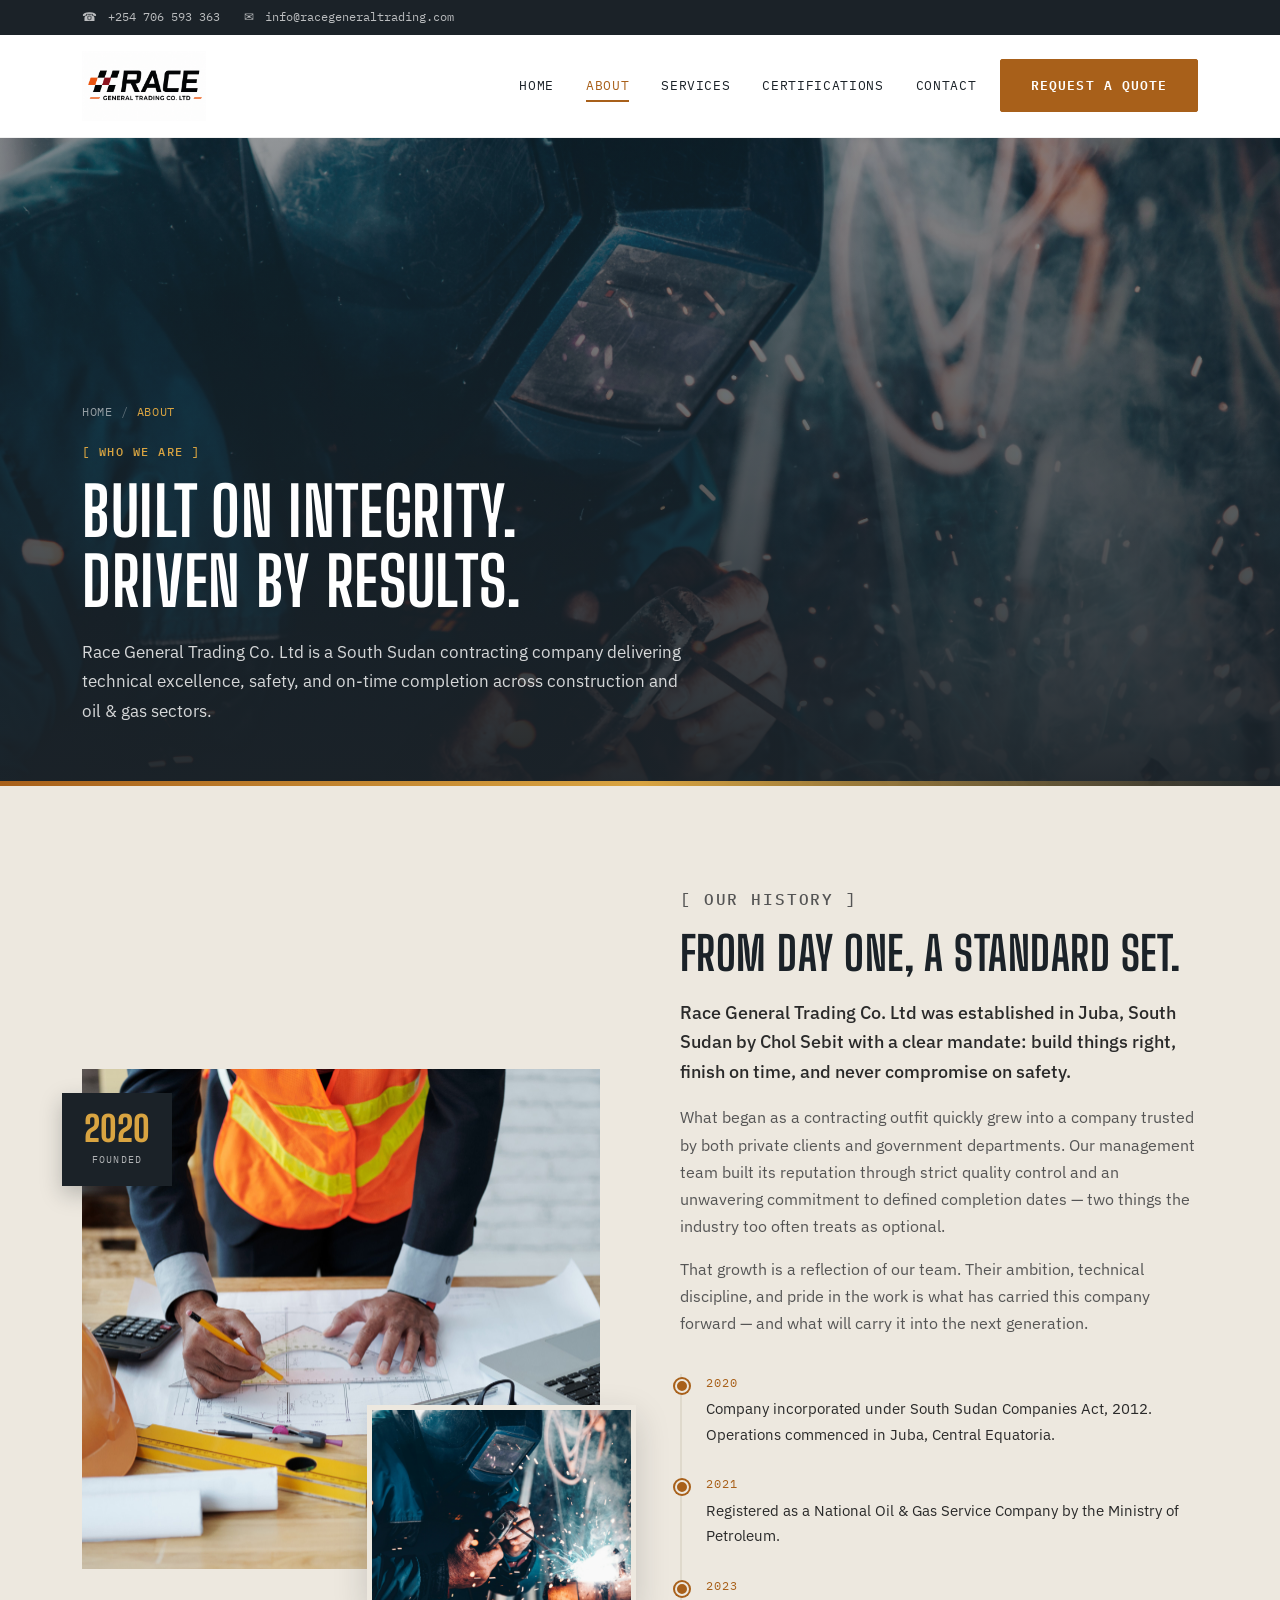
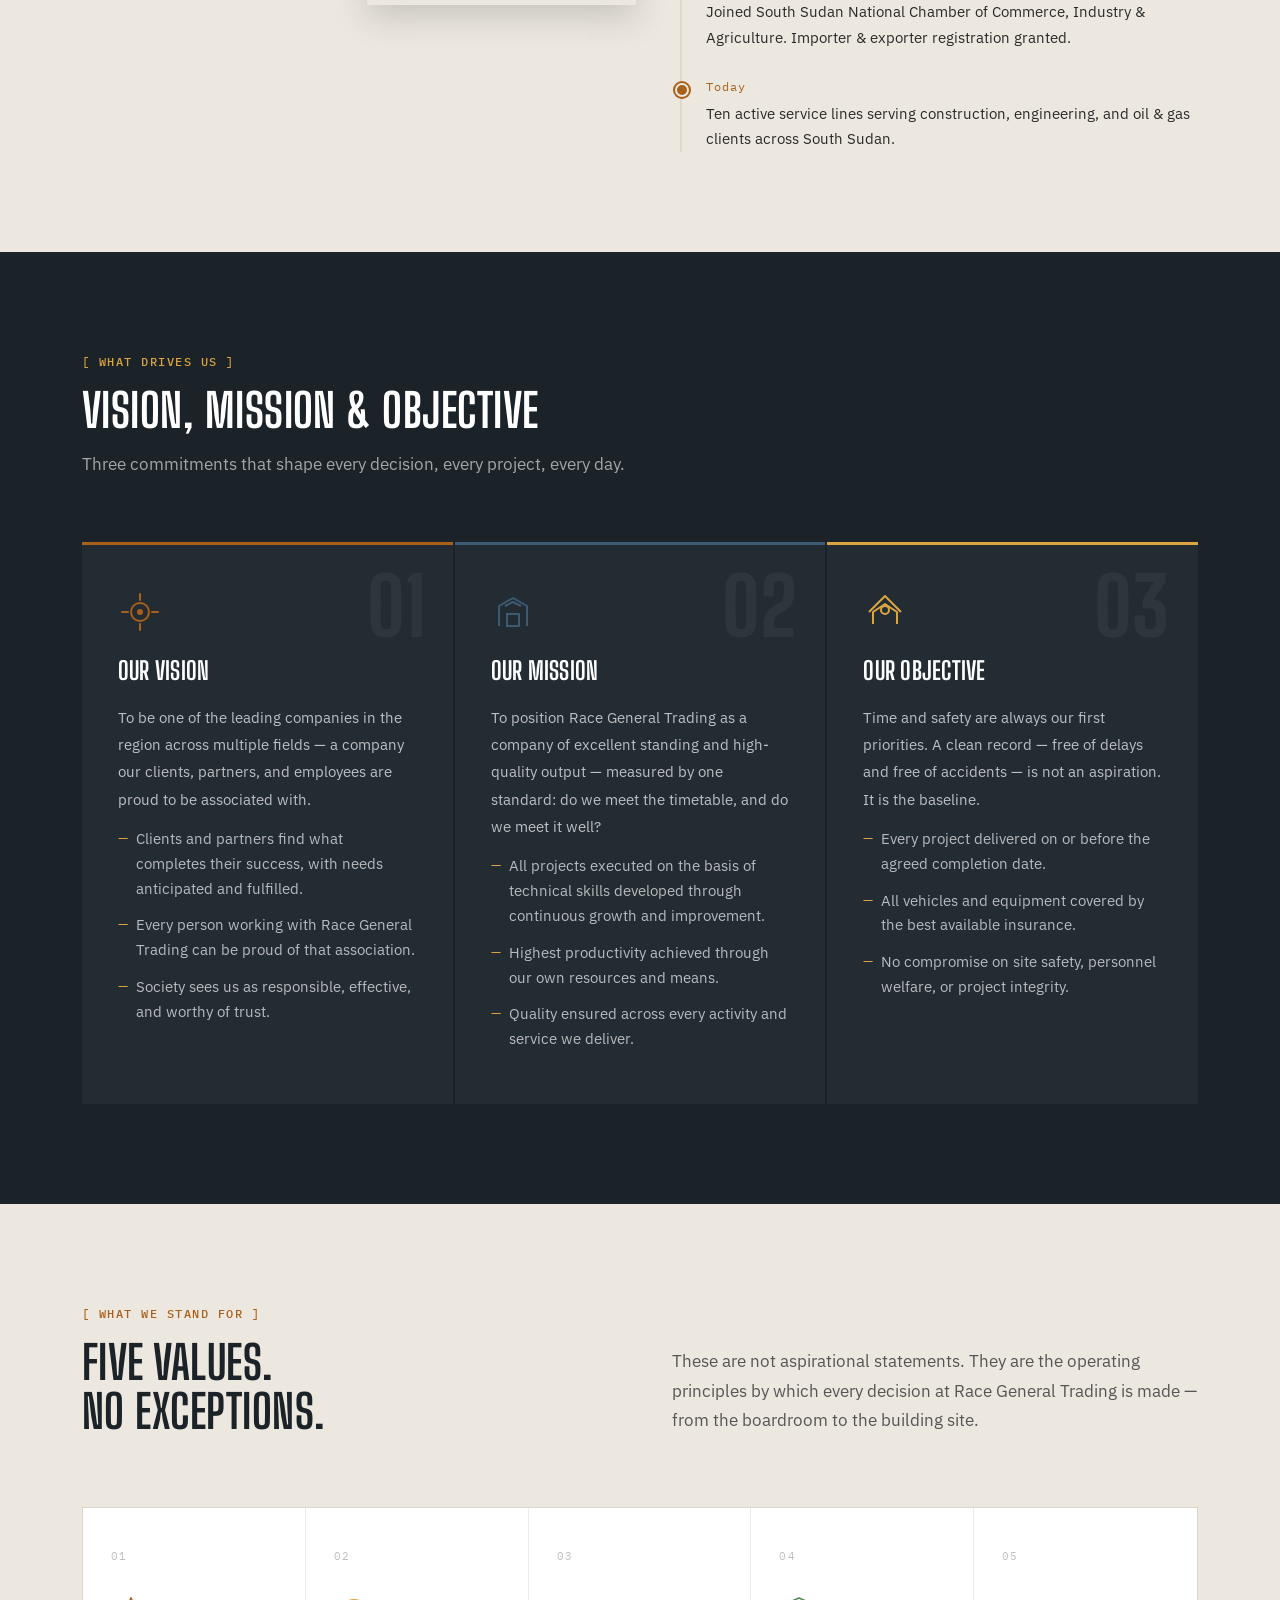
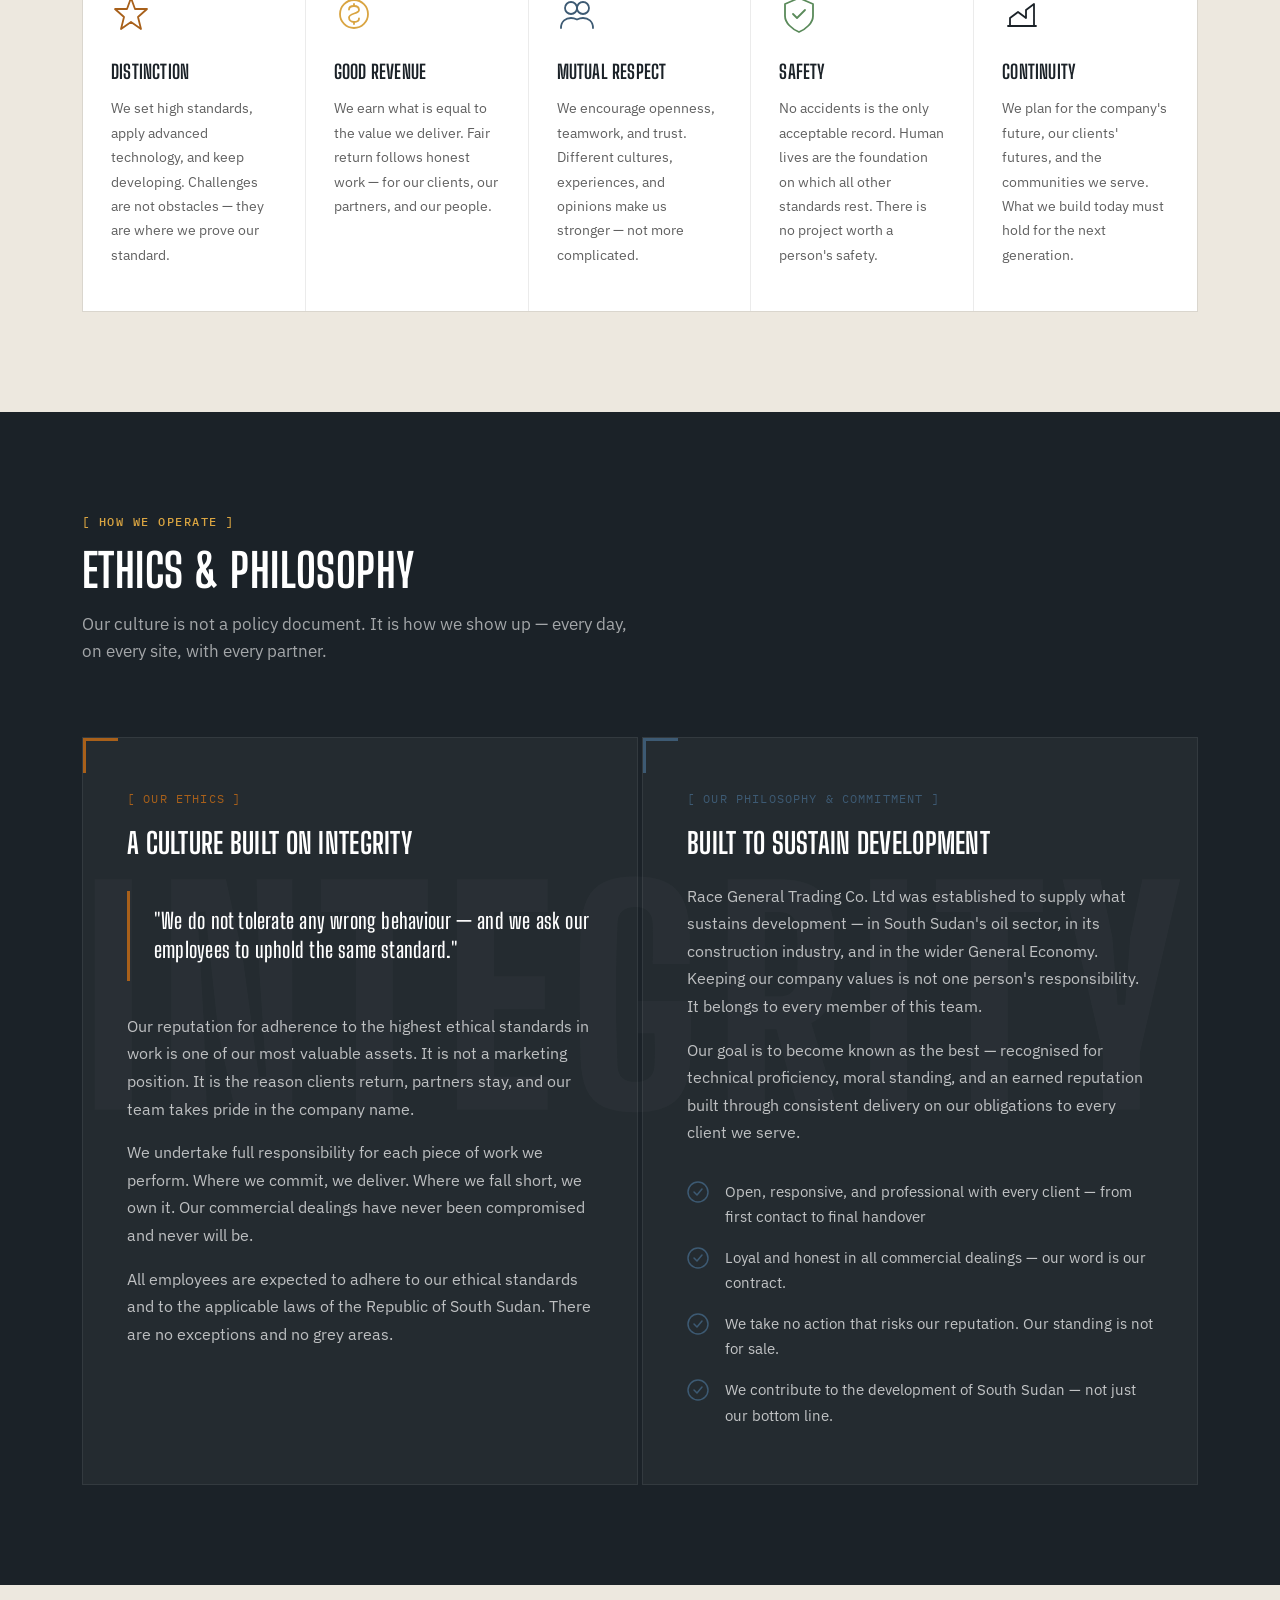
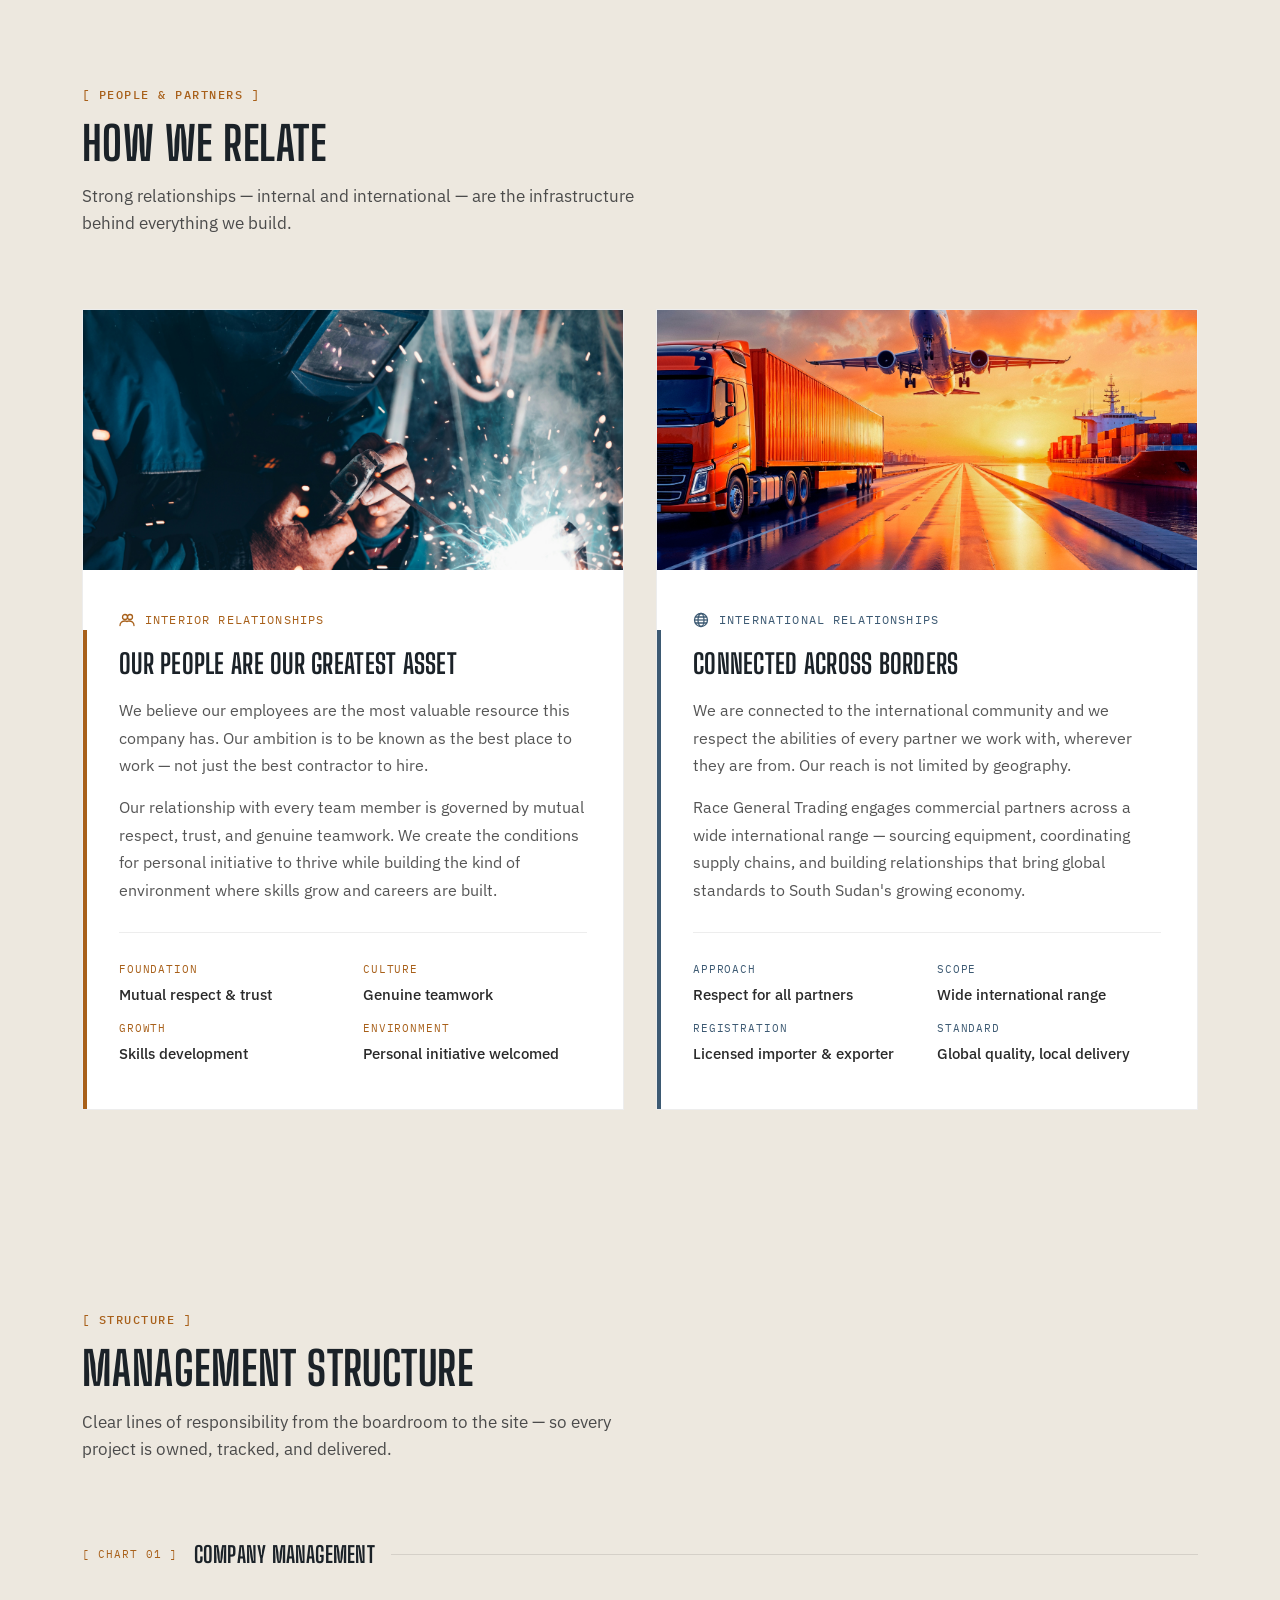
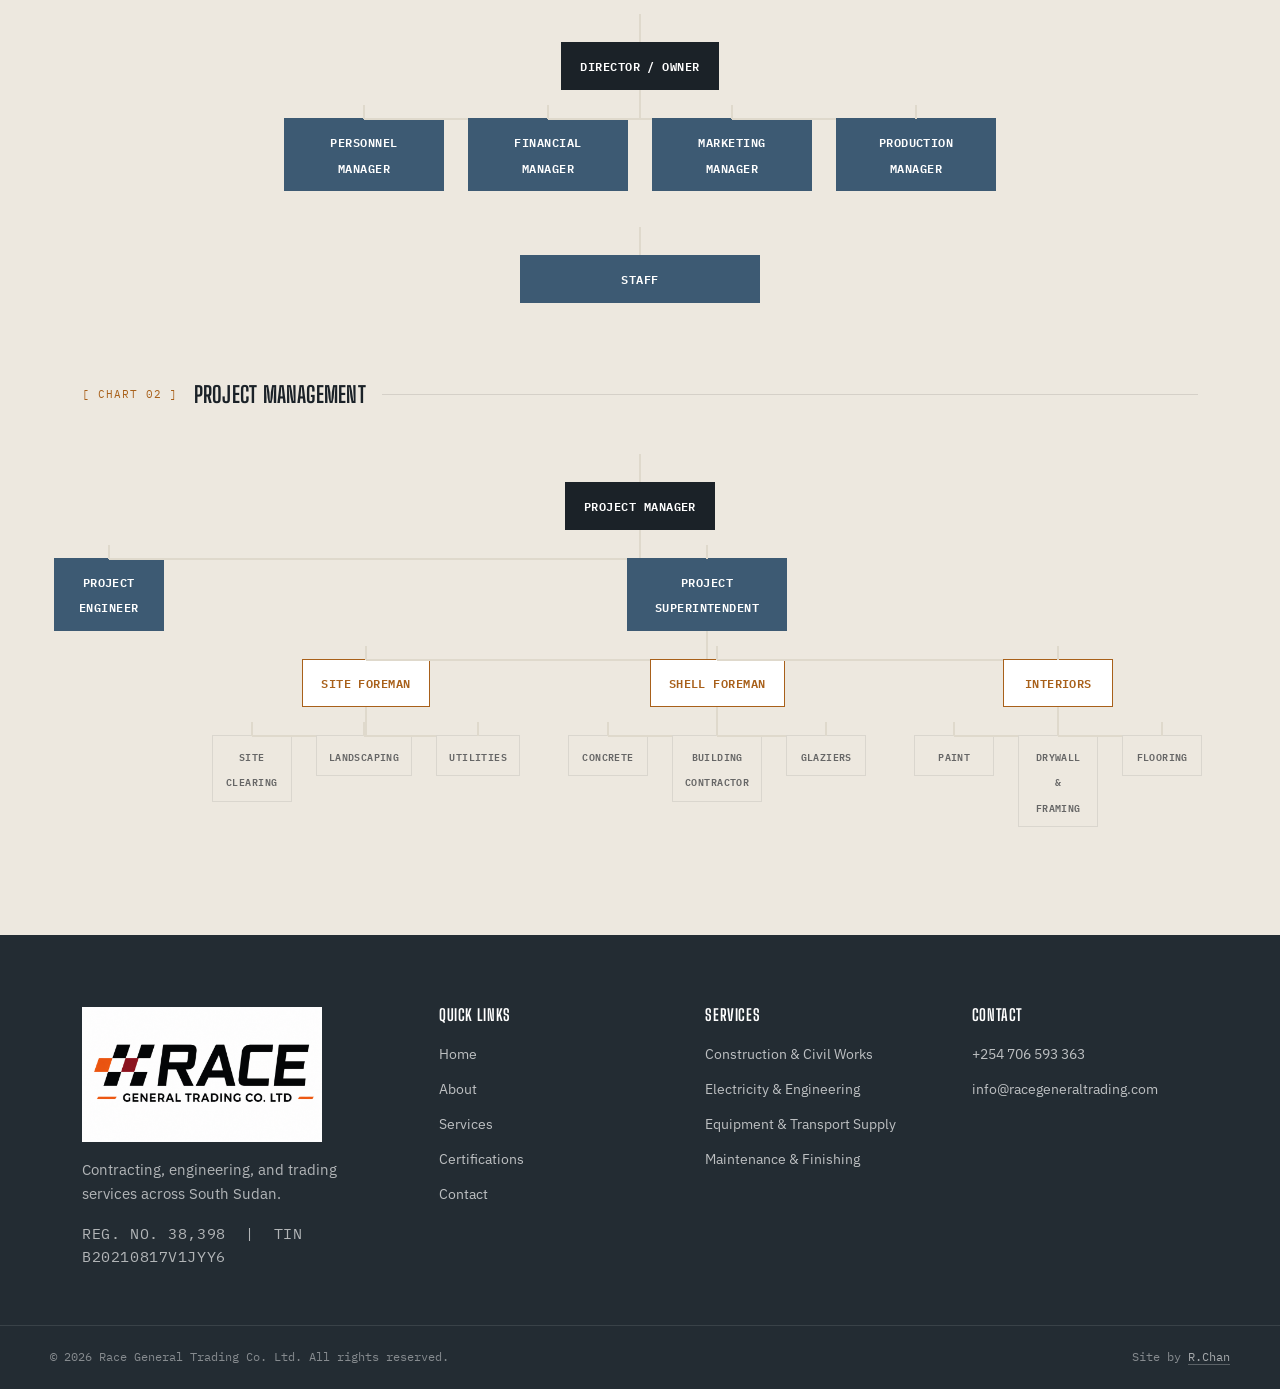
==== commit 7d45624c: "Add files via upload" ====
--- a/about.html
+++ b/about.html
@@ -30,8 +30,8 @@
 		<div class = "topbar">
 			<div class = "topbar-inner">
 				<div class = "topbar-contact">
-					<a href = "tel:+211911210809"> <span class = "ic">&#9742;</span> +211 911 210 809 </a>
-					<a href = "mailto:racegeneraltrading@gmail.com"> <span class = "ic">&#9993;</span> racegeneraltrading@gmail.com </a>
+					<a href = "tel:+254706593363"> <span class = "ic">&#9742;</span> +254 706 593 363 </a>
+					<a href = "mailto:info@racegeneraltrading.com"> <span class = "ic">&#9993;</span> info@racegeneraltrading.com </a>
 				</div>
 			</div>
 		</div>
@@ -41,8 +41,9 @@
 		<header class = "site-header" id = "siteHeader">
 			<div class = "header-inner">
 				<a href = "index.html" class = "logo">
-					<span class = "logo-mark"> RACE </span>
-					<span class = "logo-sub"> GENERAL TRADING CO. LTD </span>
+				    <img src = "images/logo.png"
+				         alt = "RACE General Trading Co. Ltd"
+				         class = "logo-img" />
 				</a>
 
 				<nav class = "main-nav" id = "mainNav">
@@ -745,10 +746,11 @@
   			<div class = "footer-inner">
 
   				<div class = "footer-col footer-brand">
-			      	<div class = "logo footer-logo">
-			        	<span class = "logo-mark"> RACE </span>
-			        	<span class = "logo-sub"> GENERAL TRADING CO. LTD </span>
-			      	</div>
+			      	<div class = "footer-logo">
+					    <img src = "images/logo.png"
+					         alt = "RACE General Trading Co. Ltd"
+					         class = "footer-logo-img">
+					</div>
 			      	<p> Contracting, engineering, and trading services across South Sudan. </p>
 			      	<p class = "footer-reg"> REG. NO. 38,398 &nbsp;|&nbsp; TIN B20210817V1JYY6 </p>
 			    </div>
@@ -772,10 +774,8 @@
 
 			    <div class = "footer-col">
 			      	<h4> Contact </h4>
-			      	<a href = "tel:+211911210809"> +211 911 210 809 </a>
-			      	<a href = "tel:+211928900079"> +211 928 900 079 </a>
-			      	<a href = "mailto:racegeneraltrading@gmail.com"> racegeneraltrading@gmail.com </a>
-			      	<span class = "footer-address"> Central Equatoria, Juba, South Sudan </span>
+			      	<a href = "tel:+254706593363"> +254 706 593 363 </a>
+			      	<a href = "mailto:info@racegeneraltrading.com"> info@racegeneraltrading.com </a>
 			    </div>
 
   			</div>
--- a/css/style.css
+++ b/css/style.css
@@ -229,29 +229,29 @@
     gap: 24px;
 }
 
-.logo 
-{ 
-    display: flex; 
-    flex-direction: column; 
-    line-height: 1; 
-}
-
-.logo-mark 
-{
-    font-family: var(--font-display);
-    font-size: 1.7rem;
-    font-weight: 800;
-    color: var(--gunmetal);
-    letter-spacing: 0.02em;
-}
-
-.logo-sub 
-{
-    font-family: var(--font-mono);
-    font-size: 0.58rem;
-    letter-spacing: 0.14em;
-    color: var(--oxide);
-    margin-top: 2px;
+/* logo */
+.logo
+{
+    display: flex;
+    align-items: center;
+    justify-content: center;
+    text-decoration: none;
+    flex-shrink: 0;
+}
+
+.logo-img
+{
+    display: block;
+    height: 70px;      /* Desktop */
+    object-fit: contain;
+    transition: transform 0.3s ease;
+    width: auto;
+    
+}
+
+.logo:hover .logo-img
+{
+    transform: scale(1.03);
 }
 
 .main-nav 
@@ -697,9 +697,18 @@
     color: var(--amber); 
 }
 
-.footer-logo .logo-mark 
-{ 
-    color: var(--white); 
+.footer-logo
+{
+    display: flex;
+    align-items: center;
+}
+
+.footer-logo-img
+{
+    width: 240px;      /* Adjust as needed */
+    height: auto;
+    display: block;
+    object-fit: contain;
 }
 
 .footer-brand p 
@@ -895,6 +904,11 @@
 
 @media (max-width: 480px) 
 {
+    .logo-img
+    {
+        height: 60px;
+    }
+
     .section-inner, .header-inner, .topbar-inner 
     { 
         padding-left: 20px; 
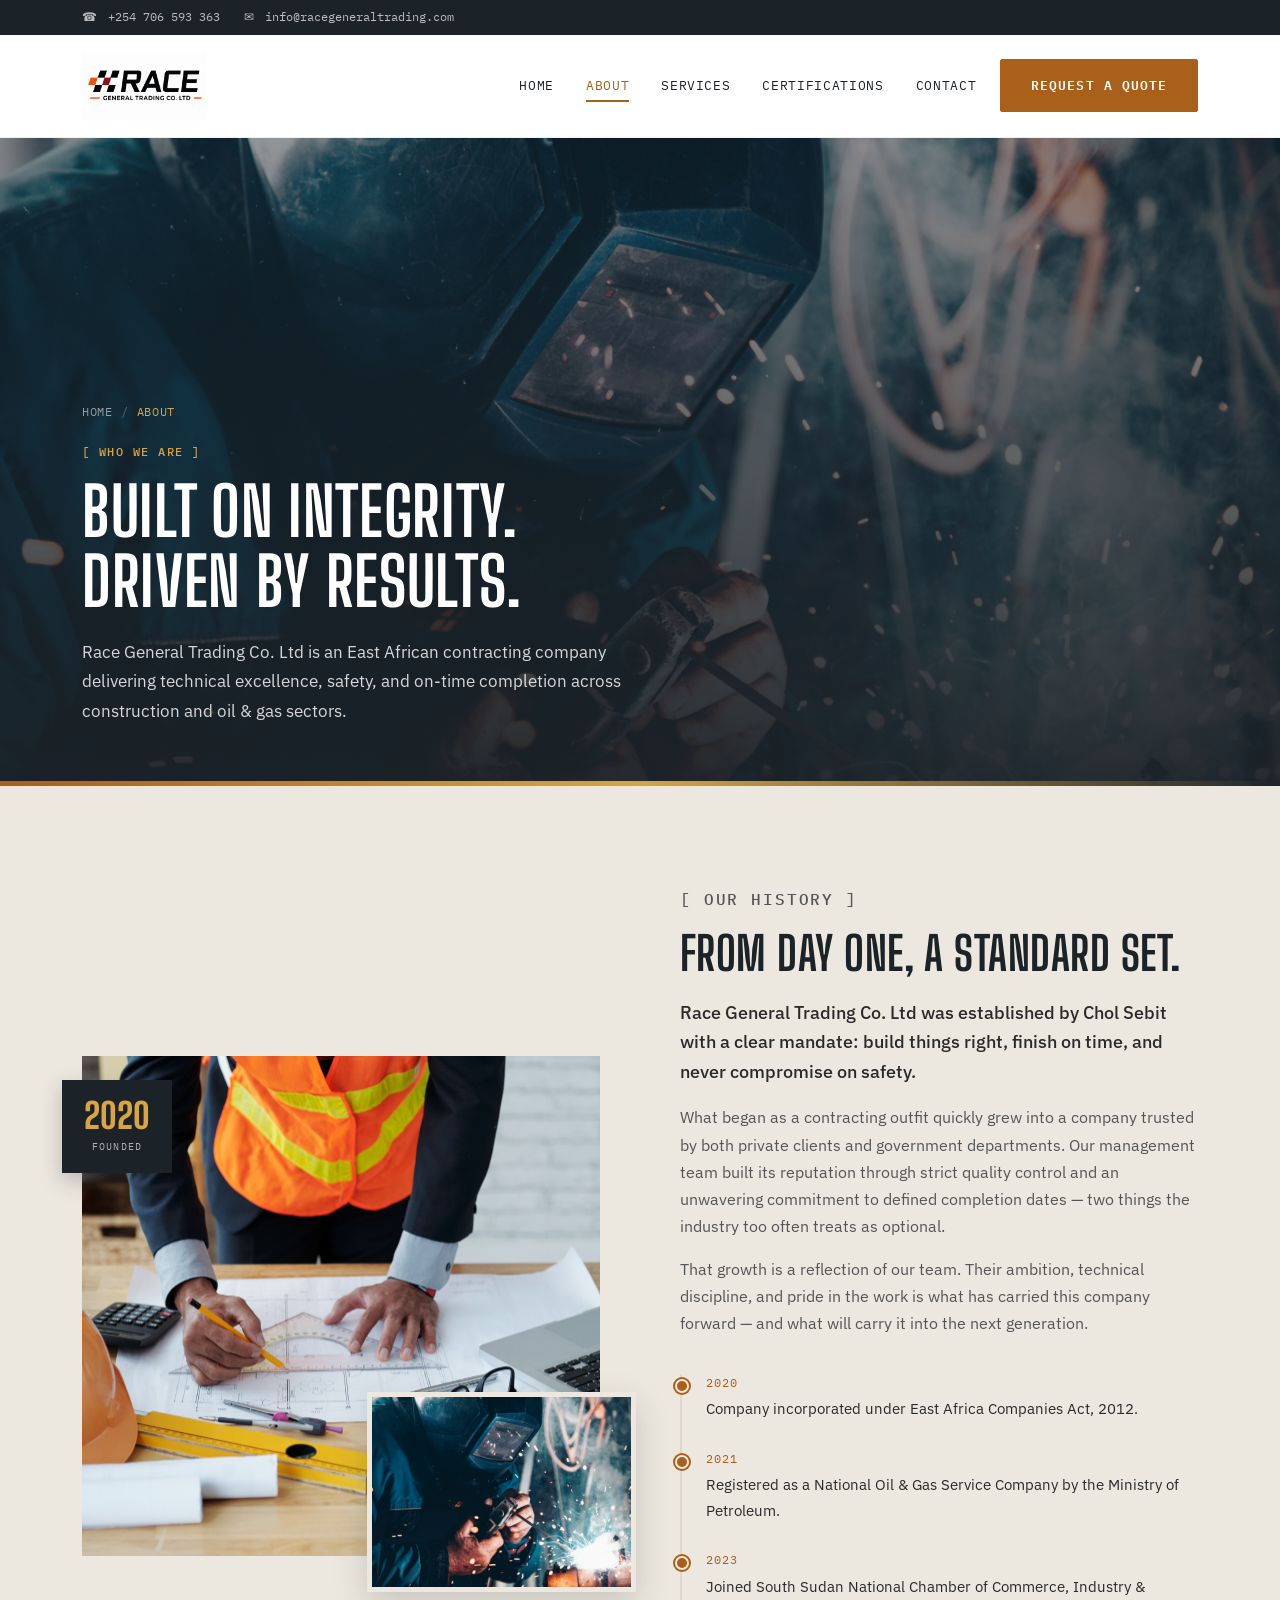
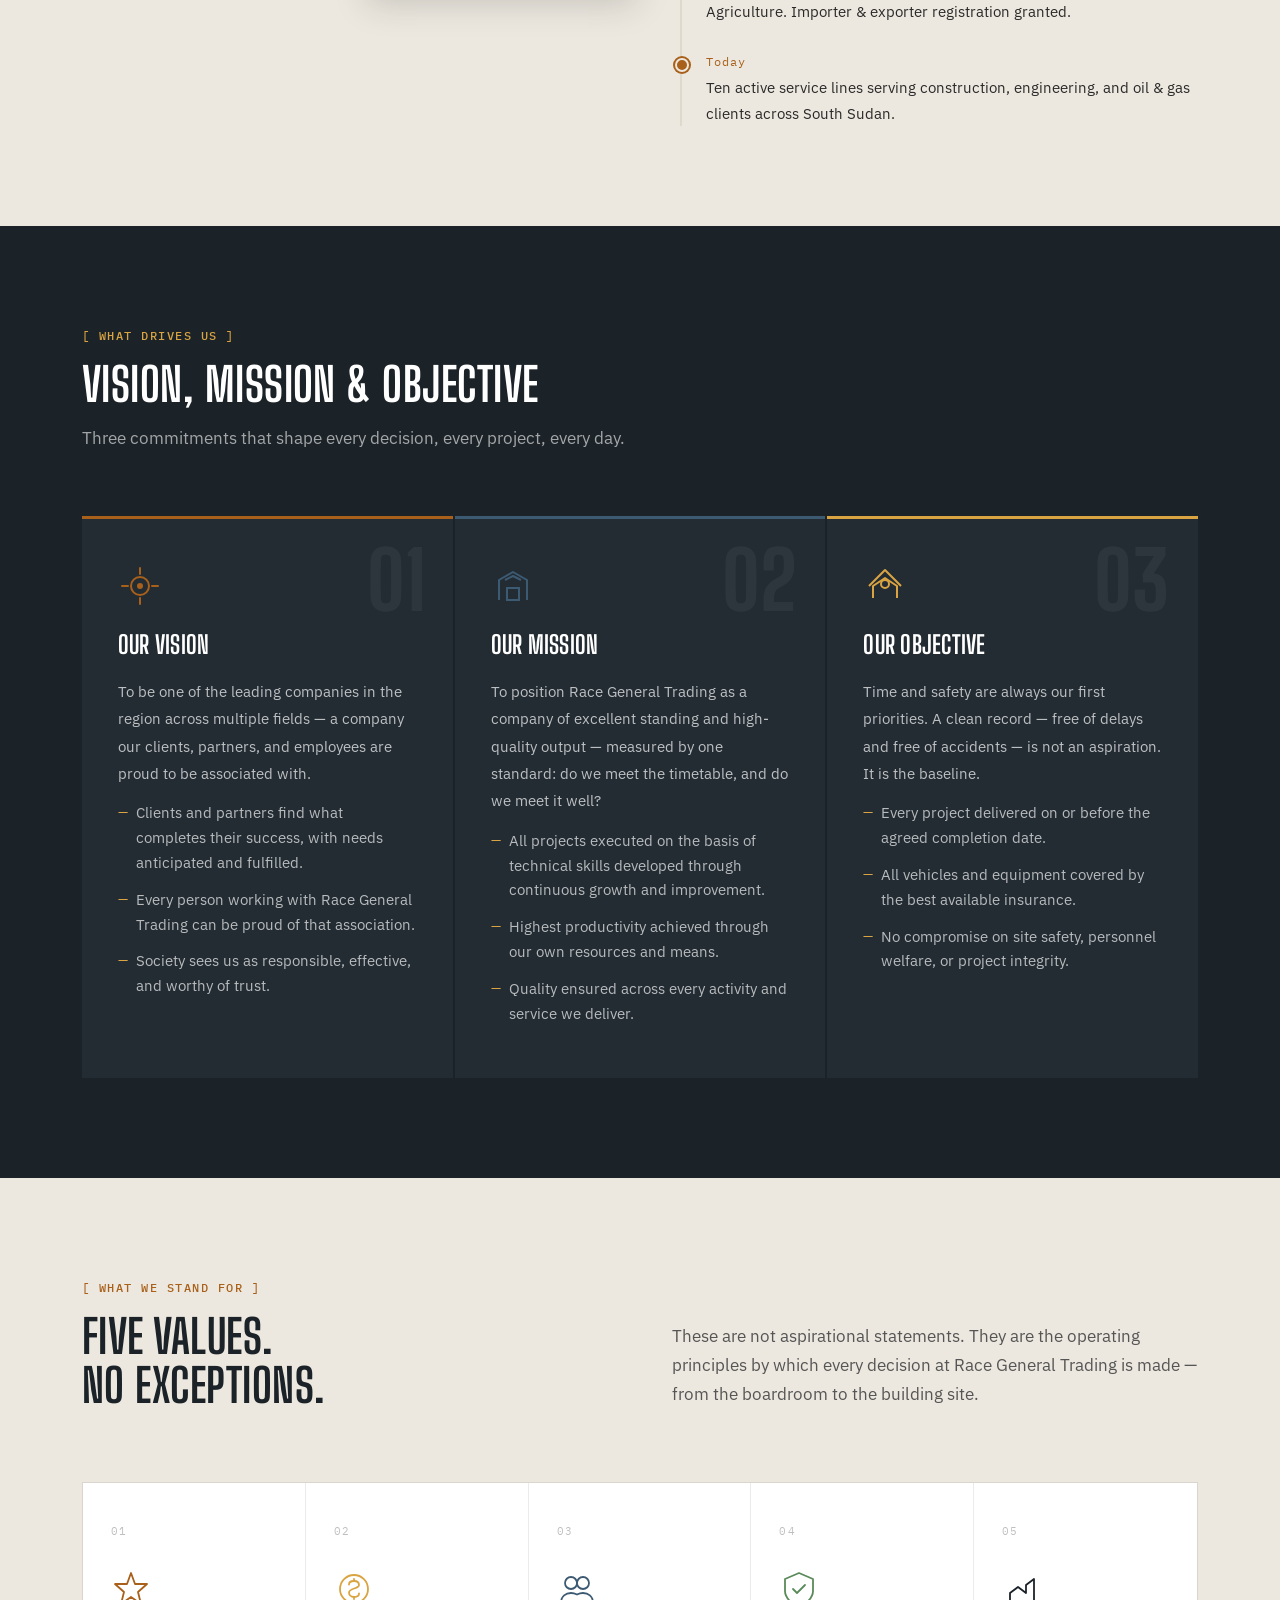
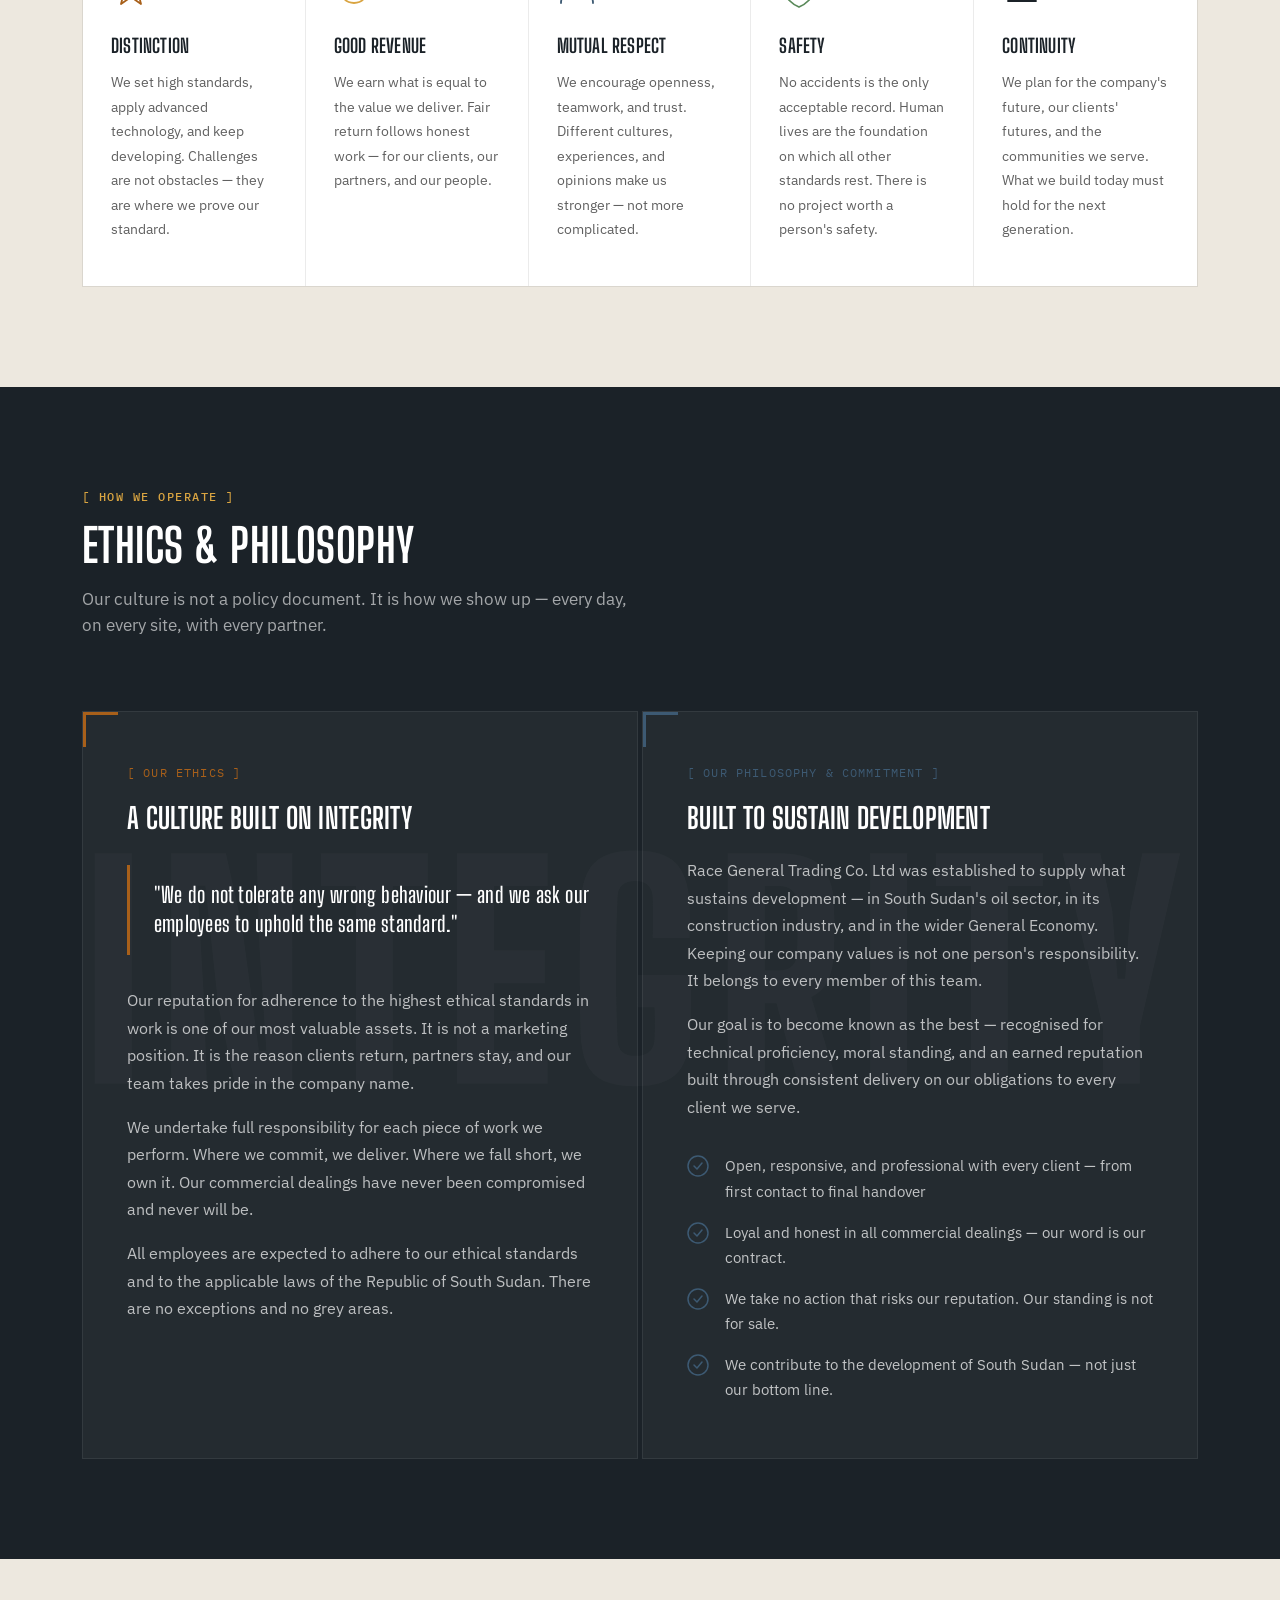
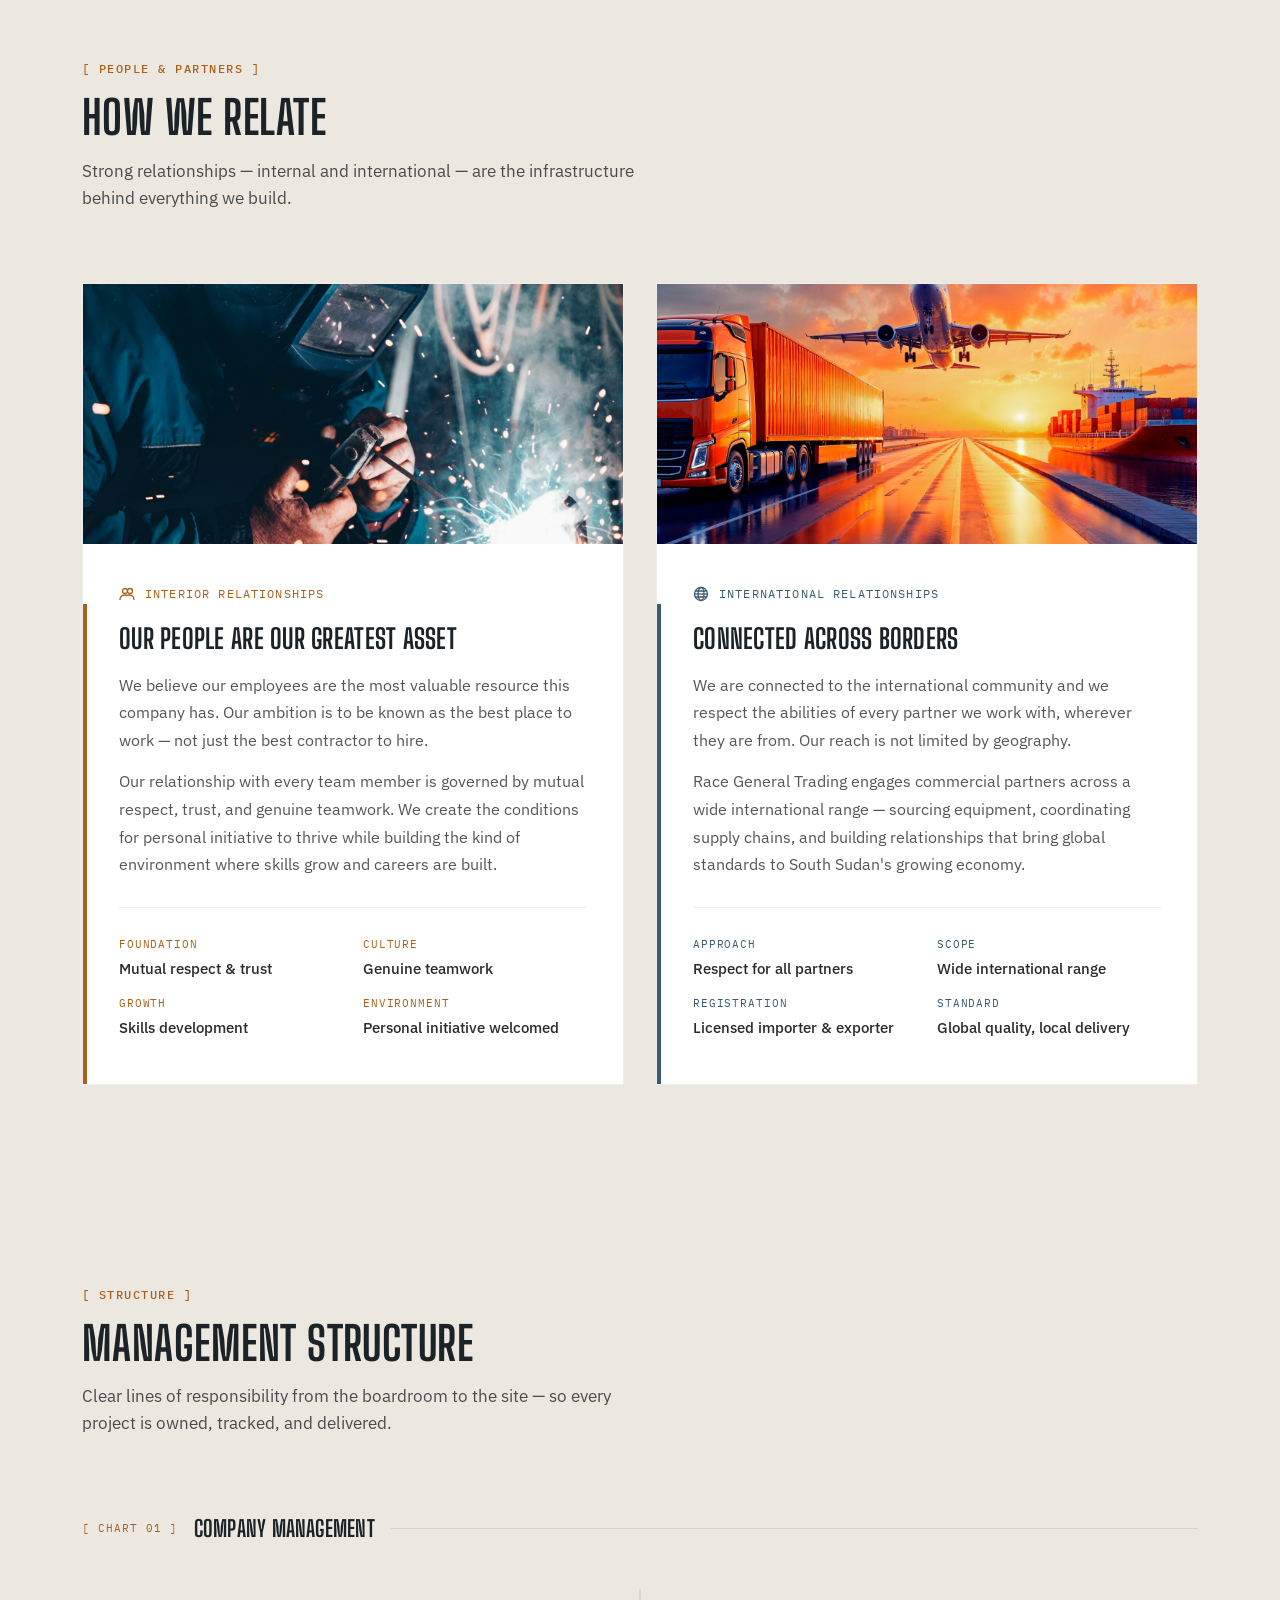
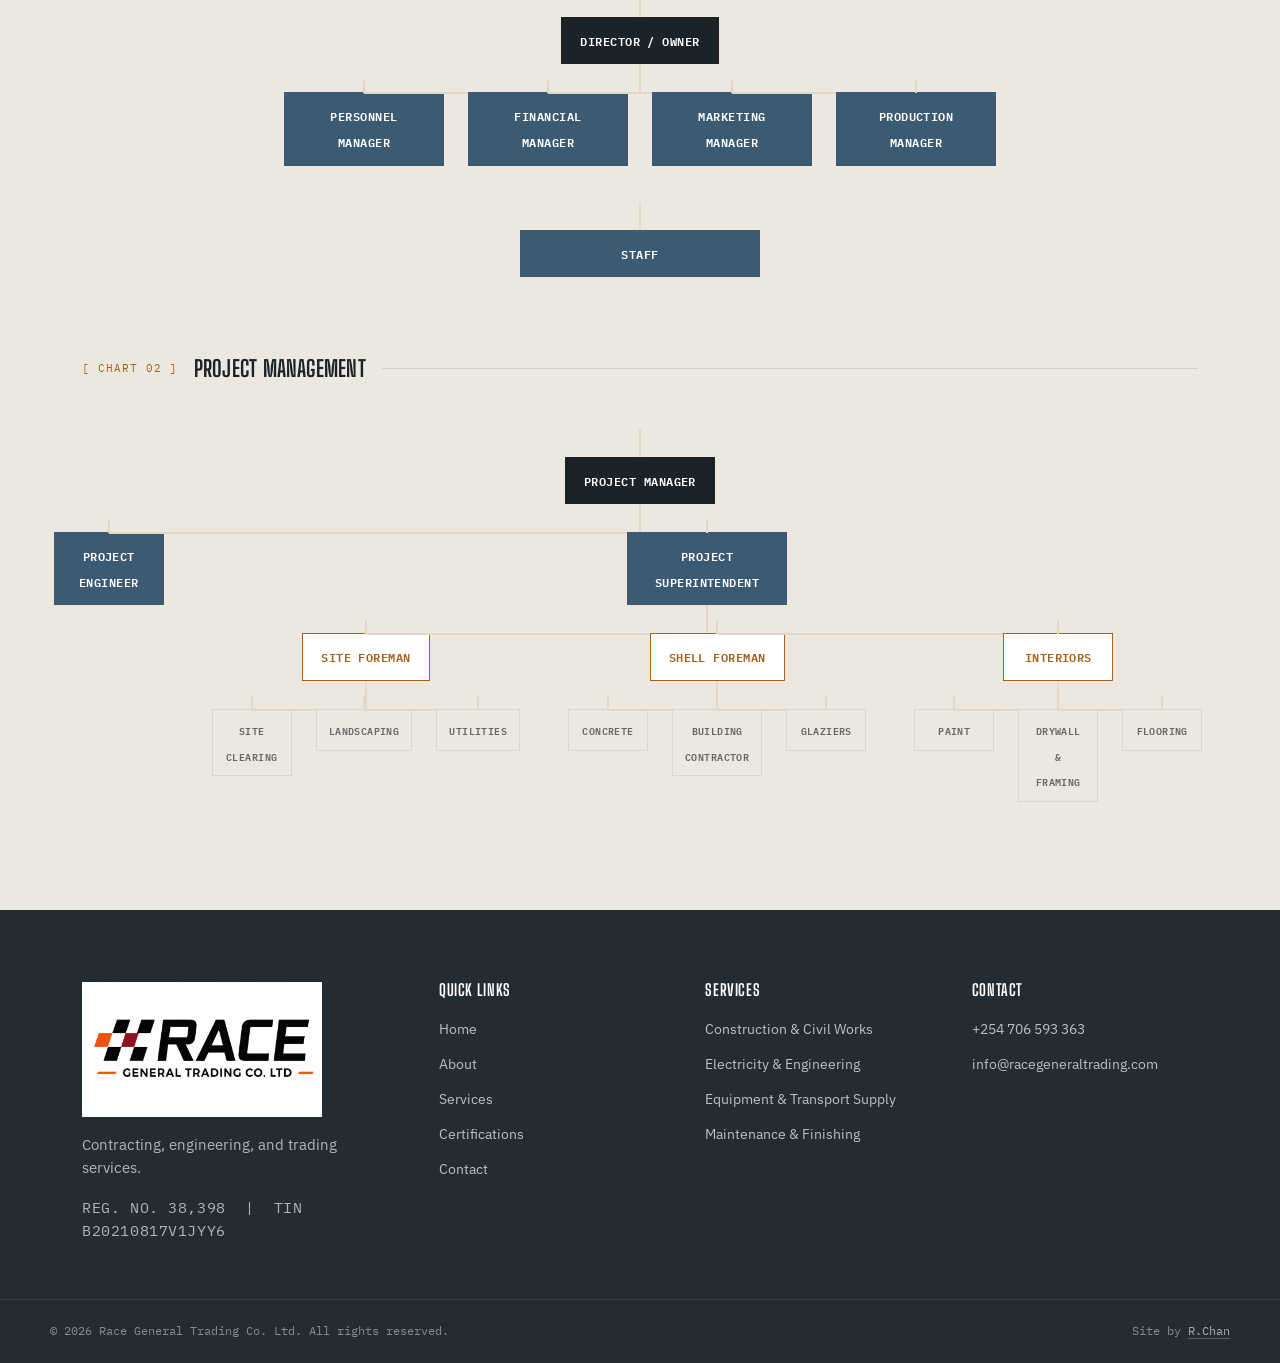
==== commit dd738944: "Add files via upload" ====
--- a/about.html
+++ b/about.html
@@ -82,7 +82,7 @@
 			  		<p class = "eyebrow eyebrow-light"> [ WHO WE ARE ] </p>
 			  		<h1> Built On Integrity. <br> Driven By Results. </h1>
 			  		<p class = "about-hero-sub">
-			  			Race General Trading Co. Ltd is a South Sudan contracting company delivering technical excellence, safety, and on-time completion across construction and oil &amp; gas sectors.
+			  			Race General Trading Co. Ltd is an East African contracting company delivering technical excellence, safety, and on-time completion across construction and oil &amp; gas sectors.
 			  		</p>
 				</div>
 
@@ -111,7 +111,7 @@
 				          	<p class = "eyebrow"> [ OUR HISTORY ] </p>
 				          	<h2 class = "section-title"> From Day One, A Standard Set. </h2>
 				          	<p class = "lead">
-				          		Race General Trading Co. Ltd was established in Juba, South Sudan by Chol Sebit with a clear mandate: build things right, finish on time, and never compromise on safety.
+				          		Race General Trading Co. Ltd was established by Chol Sebit with a clear mandate: build things right, finish on time, and never compromise on safety.
 				          	</p>
 				          	<p>
 				          		What began as a contracting outfit quickly grew into a company trusted by both private clients and government departments. Our management team built its reputation through strict quality control and an unwavering commitment to defined completion dates &mdash; two things the industry too often treats as optional.
@@ -124,7 +124,7 @@
 				            	<div class = "milestone">
 				              		<span class = "milestone-year"> 2020 </span>
 				              		<span class = "milestone-text">
-				              			Company incorporated under South Sudan Companies Act, 2012. Operations commenced in Juba, Central Equatoria.
+				              			Company incorporated under East Africa Companies Act, 2012. 
 				              		</span>
 				            	</div>
 
@@ -751,7 +751,7 @@
 					         alt = "RACE General Trading Co. Ltd"
 					         class = "footer-logo-img">
 					</div>
-			      	<p> Contracting, engineering, and trading services across South Sudan. </p>
+			      	<p> Contracting, engineering, and trading services. </p>
 			      	<p class = "footer-reg"> REG. NO. 38,398 &nbsp;|&nbsp; TIN B20210817V1JYY6 </p>
 			    </div>
 
